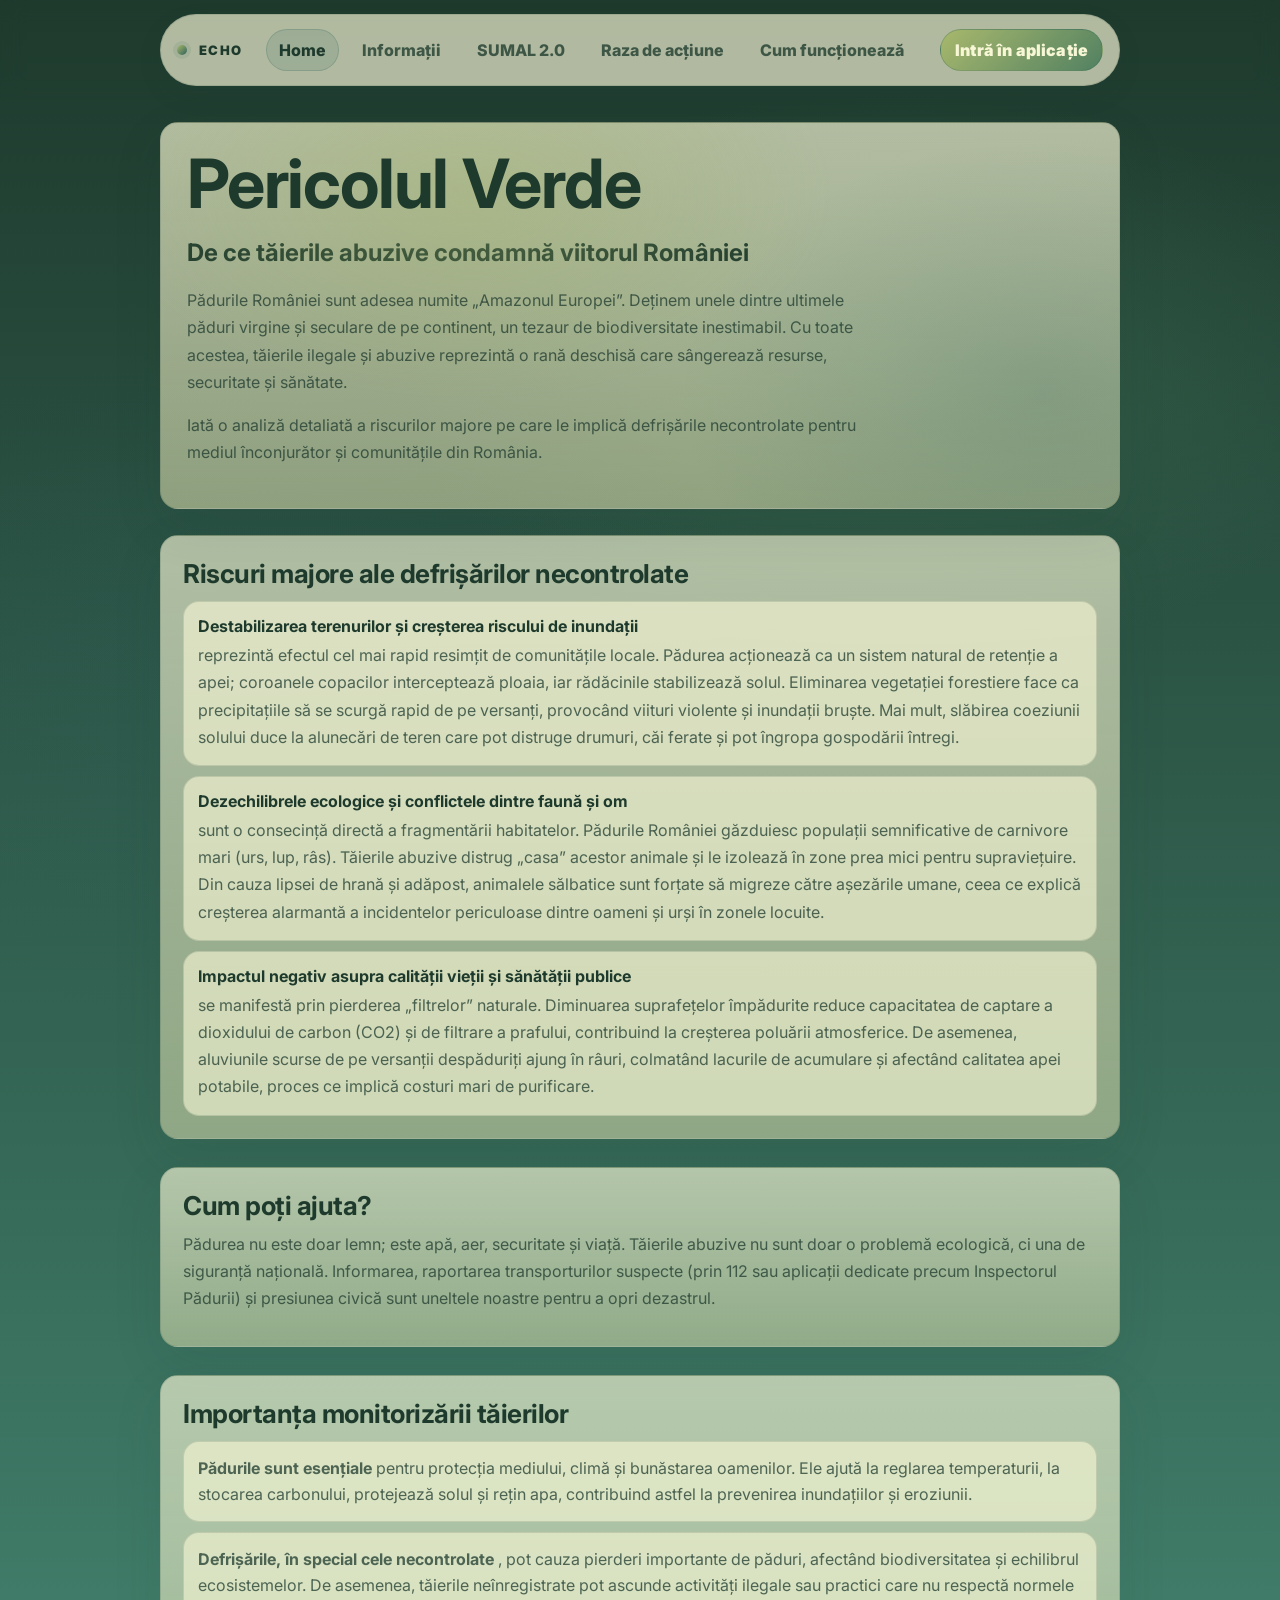
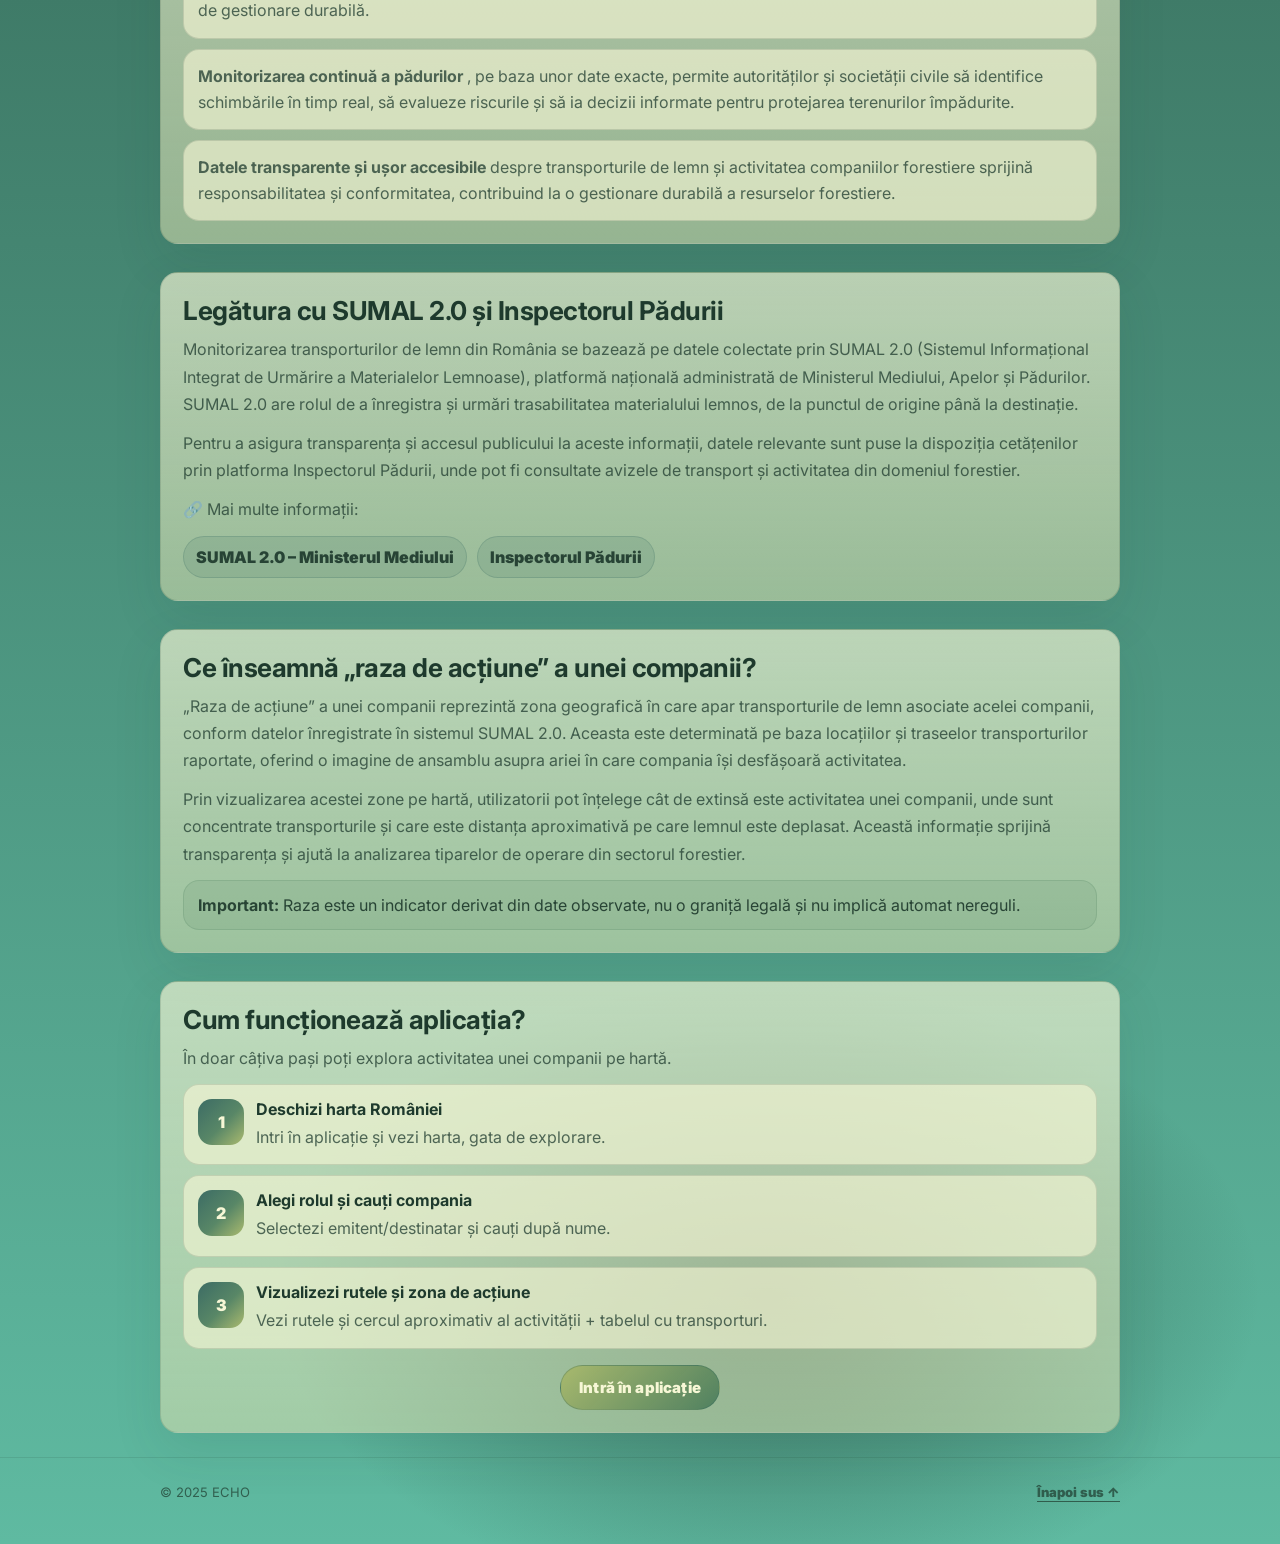
==== index.html @ 3c3c0dd1 "Fixed style for landing page" ====
<!doctype html>
<html lang="ro">
<head>
  <meta charset="utf-8" />
  <meta name="viewport" content="width=device-width, initial-scale=1" />
  <meta name="description" content="Landing page: context, SUMAL 2.0, raza de acțiune și cum funcționează aplicația." />

  <link rel="preconnect" href="https://fonts.googleapis.com" />
  <link rel="preconnect" href="https://fonts.gstatic.com" crossorigin />
  <link href="https://fonts.googleapis.com/css2?family=Inter:wght@400;600;700;800&display=swap" rel="stylesheet" />

  <link rel="stylesheet" href="styles/style.css" />
</head>

<body>
  <header class="nav-wrap">
    <div class="container">
      <nav class="nav" aria-label="Navigație principală">
        <a class="brand" href="#top" aria-label="Acasă">
          <span class="brand-dot" aria-hidden="true"></span>
          <span class="brand-text">Echo </span>
        </a>

        <ul class="nav-links" aria-label="Secțiuni">
          <li><a class="active" href="#">Home</a></li>
          <li><a href="#riscuri-majore">Informații</a></li>
          <li><a href="#sumal">SUMAL 2.0</a></li>
          <li><a href="#raza">Raza de acțiune</a></li>
          <li><a href="#cum-functioneaza">Cum funcționează</a></li>
        </ul>

        <div class="nav-actions">
          <a class="btn btn-primary" href="app.html">Intră în aplicație</a>
        </div>
      </nav>
    </div>
  </header>

  <main >
    <!-- HERO -->
    <section class="hero" id="top">
      <div class="container">
        <div class="hero-card">
          <h1 class="hero-title" >Pericolul Verde</h1>
          <h2>De ce tăierile abuzive condamnă viitorul României</h2>
          <p class="hero-subtitle"> Pădurile României sunt adesea numite „Amazonul Europei”. Deținem unele dintre ultimele păduri virgine și seculare de pe continent, un tezaur de biodiversitate inestimabil. Cu toate acestea, tăierile ilegale și abuzive reprezintă o rană deschisă care sângerează resurse, securitate și sănătate. </p>
          <p class="hero-subtitle">Iată o analiză detaliată a riscurilor majore pe care le implică defrișările necontrolate pentru mediul înconjurător și comunitățile din România.</p>  
        </div>
      </div>
    </section>

    <!-- 1) Pericolul Verde -->
    <section class="section" id="riscuri-majore">
      <div class="container">
        <div class="section-card">
          <h2>Riscuri majore ale defrișărilor necontrolate</h2>
          <div class="callouts">
            <article class="callout">
              <h3>Destabilizarea terenurilor și creșterea riscului de inundații</h3>
              <p>reprezintă efectul cel mai rapid resimțit de comunitățile locale. Pădurea acționează ca un sistem natural de retenție a apei; coroanele copacilor interceptează ploaia, iar rădăcinile stabilizează solul. Eliminarea vegetației forestiere face ca precipitațiile să se scurgă rapid de pe versanți, provocând viituri violente și inundații bruște. Mai mult, slăbirea coeziunii solului duce la alunecări de teren care pot distruge drumuri, căi ferate și pot îngropa gospodării întregi.</p>
            </article>
            <article class="callout">
              <h3>Dezechilibrele ecologice și conflictele dintre faună și om</h3>
              <p>sunt o consecință directă a fragmentării habitatelor. Pădurile României găzduiesc populații semnificative de carnivore mari (urs, lup, râs). Tăierile abuzive distrug „casa” acestor animale și le izolează în zone prea mici pentru supraviețuire. Din cauza lipsei de hrană și adăpost, animalele sălbatice sunt forțate să migreze către așezările umane, ceea ce explică creșterea alarmantă a incidentelor periculoase dintre oameni și urși în zonele locuite.</p>
            </article>
            <article class="callout">
              <h3>Impactul negativ asupra calității vieții și sănătății publice </h3>
              <p>se manifestă prin pierderea „filtrelor” naturale. Diminuarea suprafețelor împădurite reduce capacitatea de captare a dioxidului de carbon (CO2) și de filtrare a prafului, contribuind la creșterea poluării atmosferice. De asemenea, aluviunile scurse de pe versanții despăduriți ajung în râuri, colmatând lacurile de acumulare și afectând calitatea apei potabile, proces ce implică costuri mari de purificare.</p>
            </article>
          </div>
        </div>
      </div>
    </section>

    <!-- 2) Cum poti ajuta -->
    <section class="section" id="cum-poti-ajuta">
      <div class="container">
        <div class="section-card">
          <h2>Cum poți ajuta?</h2>
          <p>
            Pădurea nu este doar lemn; este apă, aer, securitate și viață. Tăierile abuzive nu sunt doar o problemă ecologică, ci una de siguranță națională. Informarea, raportarea transporturilor suspecte (prin 112 sau aplicații dedicate precum Inspectorul Pădurii) și presiunea civică sunt uneltele noastre pentru a opri dezastrul.
          </p>
        </div>
      </div>
    </section>

    <!-- 3) Importanta monitorizarii -->
    <section class="section" id="importanta-monitorizarii">
      <div class="container">
        <div class="section-card">
          <h2>Importanța monitorizării tăierilor</h2>
          <div class="mini-grid">
            <article class="mini">
              <p> <b>Pădurile sunt esențiale </b> pentru protecția mediului, climă și bunăstarea oamenilor. 
                Ele ajută la reglarea temperaturii, la stocarea carbonului, protejează solul și rețin apa, contribuind astfel la prevenirea inundațiilor și eroziunii.</p>
            </article>
            <article class="mini">
              <p> <b>Defrișările, în special cele necontrolate </b>, pot cauza pierderi importante de păduri,
                 afectând biodiversitatea și echilibrul ecosistemelor. De asemenea, tăierile neînregistrate pot ascunde activități ilegale sau practici care nu respectă normele de gestionare durabilă.</p>
            </article>
            <article class="mini">
              <p> <b>Monitorizarea continuă a pădurilor </b>, pe baza unor date exacte, permite autorităților și societății
                 civile să identifice schimbările în timp real, să evalueze riscurile și să ia decizii informate pentru protejarea terenurilor împădurite.</p>
            </article>
            <article class="mini">
              <p> <b>Datele transparente și ușor accesibile </b> despre transporturile de lemn și activitatea companiilor
                 forestiere sprijină responsabilitatea și conformitatea, contribuind la o gestionare durabilă a resurselor forestiere.</p>
            </article>
          </div>
        </div>
      </div>
    </section>

    <!-- 4) SUMAL 2.0 -->
    <section class="section" id="sumal">
      <div class="container">
        <div class="section-card">
          <h2>Legătura cu SUMAL 2.0 și Inspectorul Pădurii</h2>
          <p>
            Monitorizarea transporturilor de lemn din România se bazează pe datele colectate prin SUMAL 2.0 (Sistemul Informațional Integrat de Urmărire a Materialelor Lemnoase), 
            platformă națională administrată de Ministerul Mediului, Apelor și Pădurilor. SUMAL 2.0 are rolul de a înregistra și urmări trasabilitatea materialului lemnos, de la
            punctul de origine până la destinație.
          </p>
          <p>
           Pentru a asigura transparența și accesul publicului la aceste informații, datele relevante sunt puse la dispoziția cetățenilor prin platforma Inspectorul Pădurii, unde
          pot fi consultate avizele de transport și activitatea din domeniul forestier.
          </p>
          <p> 🔗 Mai multe informații:</p>

          <div class="links" role="list">
            <a class="link" role="listitem" href="https://mmediu.ro/domenii/paduri/sumal/" target="_blank" rel="noopener noreferrer">
              SUMAL 2.0 – Ministerul Mediului
            </a>
            <a class="link" role="listitem" href="https://inspectorulpadurii.ro/#/" target="_blank" rel="noopener noreferrer">
              Inspectorul Pădurii
            </a>
          </div>

        </div>
      </div>
    </section>

    <!-- 5) Ce inseamna raza -->
    <section class="section" id="raza">
      <div class="container">
        <div class="section-card">
          <h2>Ce înseamnă „raza de acțiune” a unei companii?</h2>
          <p>
            „Raza de acțiune” a unei companii reprezintă zona geografică în care apar transporturile de lemn asociate acelei companii,
             conform datelor înregistrate în sistemul SUMAL 2.0. Aceasta este determinată pe baza locațiilor și traseelor transporturilor 
             raportate, oferind o imagine de ansamblu asupra ariei în care compania își desfășoară activitatea.
          </p>
          <p>
            Prin vizualizarea acestei zone pe hartă, utilizatorii pot înțelege cât de extinsă este activitatea unei companii, unde sunt
             concentrate transporturile și care este distanța aproximativă pe care lemnul este deplasat. Această informație sprijină transparența 
             și ajută la analizarea tiparelor de operare din sectorul forestier.
          </p>

          <div class="hint">
            <strong>Important:</strong> Raza este un indicator derivat din date observate, nu o graniță legală și nu implică automat nereguli.
          </div>
        </div>
      </div>
    </section>

    <!-- 6) Cum functioneaza aplicatia -->
    <section class="section" id="cum-functioneaza">
      <div class="container">
        <div class="section-card">
          <h2>Cum funcționează aplicația?</h2>
          <p>
            În doar câțiva pași poți explora activitatea unei companii pe hartă.
          </p>

          <ol class="steps">
            <li class="step">
              <div class="step-num">1</div>
              <div class="step-body">
                <h3>Deschizi harta României</h3>
                <p>Intri în aplicație și vezi harta, gata de explorare.</p>
              </div>
            </li>

            <li class="step">
              <div class="step-num">2</div>
              <div class="step-body">
                <h3>Alegi rolul și cauți compania</h3>
                <p>Selectezi emitent/destinatar și cauți după nume.</p>
              </div>
            </li>

            <li class="step">
              <div class="step-num">3</div>
              <div class="step-body">
                <h3>Vizualizezi rutele și zona de acțiune</h3>
                <p>Vezi rutele și cercul aproximativ al activității + tabelul cu transporturi.</p>
              </div>
            </li>
          </ol>

          <div class="center-cta">
            <a class="btn btn-primary btn-lg" href="app.html">Intră în aplicație</a>
          </div>
        </div>
      </div>
    </section>

    <footer class="footer">
  <div class="container footer-inner">
    <span>© 2025 ECHO</span>
    <a class="footer-link" href="#">Înapoi sus ↑</a>
  </div>
</footer>
  </main>
</body>
</html>
---- styles/style.css ----
:root{
  /* Whispers of the Forest palette */
  --p0:#f7f7d6;
  --p1:#e1e1b0;
  --p2:#c9c9a2;
  --p3:#a8b86a;
  --p4:#6f8a4e;
  --p5:#4a7c5c;
  --p6:#2e615c;
  --p7:#2a4b3b;
  --p8:#1e3a2d;
  --p9:#1a2b1f;

  /* Light theme derived from palette */
  --bg: #1e3a2d;
  --bg2: #5FBAA1;                 /* slightly warmer than p0 */
  --surface: #2e615c(247,247,214,0.75);
  --surface2: rgba(174, 174, 118, 0.55);
  --surface3: rgba(201,201,162,0.40);

  --text: var(--p8);
  --muted: rgba(30,58,45,0.75);

  --stroke: rgba(30,58,45,0.14);
  --stroke2: rgba(30,58,45,0.22);

  --shadow: 0 18px 50px rgba(30,58,45,0.10);
  --shadow2: 0 10px 24px rgba(30,58,45,0.10);

  --radius: 18px;

  --accent: var(--p6);  /* teal green */
  --accent2: var(--p5); /* softer green */
  --accentSoft: rgba(46,97,92,0.14);
}

*{ box-sizing:border-box; }
html{ scroll-behavior:smooth; }
body{
  margin:0;
  font-family: Inter, system-ui, -apple-system, Segoe UI, Roboto, Arial, sans-serif;
  color: var(--text);
  background:
    radial-gradient(900px 520px at 70% 12%, rgba(74,124,92,0.35) 0%, transparent 55%),
    radial-gradient(900px 560px at 20% 22%, rgba(46,97,92,0.28) 0%, transparent 60%),
    radial-gradient(820px 520px at 60% 92%, rgba(30,58,45,0.55) 0%, transparent 60%),
    linear-gradient(
      180deg,
      var(--bg) 0%,
      var(--bg2) 100%
    );
}

a{ color:inherit; text-decoration:none; }
.container{
  width: min(960px, calc(100% - 40px));
  margin: 0 auto;
}

/* NAV */
.nav-wrap{
  position: sticky;
  top: 0;
  z-index: 50;
  padding: 14px 0;
  backdrop-filter: blur(10px);
}

.nav{
  display:flex;
  align-items:center;
  justify-content:space-between;
  gap:16px;

  padding: 14px 16px;
  border-radius: 999px;
  border: 1px solid var(--stroke);
  background: rgba(247,247,214,0.68);
  box-shadow: var(--shadow2);
}

/* pregătit pentru efect "scrolled" (vei adăuga clasa mai târziu) */
.nav.is-scrolled{
  border-color: var(--stroke2);
  background: rgba(247,247,214,0.85);
  box-shadow: 0 18px 46px rgba(30,58,45,0.14);
  transform: translateY(-2px);
}

.brand{
  display:flex;
  align-items:center;
  gap: 12px;
  font-weight: 900;
  letter-spacing: .10em;
  text-transform: uppercase;
  font-size: 13px;
}

.brand-dot{
  width: 10px;
  height: 10px;
  border-radius: 999px;
  background: linear-gradient(135deg, var(--p3) 0%, var(--p6) 100%);
  box-shadow: 0 0 0 4px rgba(46,97,92,0.10);
}

.brand-text b{ color: var(--p6); }

.nav-links{
  list-style:none;
  margin:0;
  padding:0;
  display:flex;
  align-items:center;
  gap: 10px;

  color: rgba(30,58,45,0.78);
  font-weight: 800;
}

.nav-links a{
  display:inline-block;
  padding: 10px 12px;
  border-radius: 999px;
  transition: background .15s ease, color .15s ease, border-color .15s ease;
  border: 1px solid transparent;
}

.nav-links a:hover{
  color: var(--p8);
  background: rgba(168,184,106,0.20);
  border-color: rgba(168,184,106,0.28);
}

.nav-links a.active{
  color: var(--p8);
  background: rgba(46,97,92,0.14);
  border-color: rgba(46,97,92,0.22);
}

.nav-actions{ display:flex; align-items:center; gap: 10px; }

/* BUTTONS */
.btn{
  display:inline-flex;
  align-items:center;
  justify-content:center;
  padding: 10px 14px;
  border-radius: 999px;
  border: 1px solid var(--stroke);
  background: rgba(247,247,214,0.70);
  font-weight: 900;
  letter-spacing: .01em;
  transition: transform .15s ease, filter .15s ease, background .15s ease, border-color .15s ease;
  user-select:none;
}

.btn:hover{
  transform: translateY(-1px);
  background: rgba(9, 9, 7, 0.7);
  border-color: rgba(30,58,45,0.22);
}

.btn-primary{
  background: linear-gradient(135deg, rgba(168,184,106,0.95) 0%, rgba(74,124,92,0.92) 100%);
  color: var(--p0);
  border-color: rgba(46,97,92,0.28);
}

.btn-primary:hover{ filter: brightness(1.03); }

.btn-lg{ padding: 12px 18px; font-size: 15px; }

/* HERO */
.hero{
  padding: 22px 0 12px;
}

.hero-card{
  border-radius: var(--radius);
  border: 1px solid var(--stroke);
  background: linear-gradient(180deg, rgba(247,247,214,0.68) 0%, rgba(225,225,176,0.55) 100%);
  box-shadow: var(--shadow);
  padding: 26px;
  overflow:hidden;
  position:relative;
}

.hero-card::before{
  content:"";
  position:absolute;
  inset:-1px;
  background:
    radial-gradient(560px 320px at 32% 18%, rgba(168,184,106,0.36) 0%, transparent 65%),
    radial-gradient(520px 360px at 92% 70%, rgba(46,97,92,0.22) 0%, transparent 70%);
  pointer-events:none;
}

.badge{
  position:relative;
  display:inline-flex;
  align-items:center;
  padding: 8px 12px;
  border-radius: 999px;
  border: 1px solid rgba(30,58,45,0.16);
  background: rgba(247,247,214,0.65);
  color: rgba(30,58,45,0.78);
  font-weight: 800;
  font-size: 13px;
  margin: 0 0 14px;
}

.hero-title{
  position:relative;
  margin: 0 0 10px;
  font-size: clamp(40px, 6vw, 68px);
  letter-spacing: -1.2px;
  line-height: 1.02;
}

.hero-subtitle{
  position:relative;
  margin: 0 0 16px;
  color: var(--muted);
  line-height: 1.7;
  max-width: 70ch;
  font-size: 16px;
}

.hero-links{
  position:relative;
  display:flex;
  gap: 10px;
  flex-wrap: wrap;
}

.chip{
  display:inline-flex;
  align-items:center;
  padding: 10px 12px;
  border-radius: 999px;
  border: 1px solid rgba(30,58,45,0.14);
  background: rgba(247,247,214,0.66);
  color: rgba(30,58,45,0.80);
  font-weight: 850;
  transition: background .15s ease, border-color .15s ease, transform .15s ease;
}

.chip:hover{
  background: rgba(225,225,176,0.70);
  border-color: rgba(30,58,45,0.22);
  transform: translateY(-1px);
}

/* SECTIONS */
.section{
  padding: 14px 0;
  scroll-margin-top: 110px;
}

.section-card{
  border-radius: var(--radius);
  border: 1px solid var(--stroke);
  background: linear-gradient(180deg, rgba(247,247,214,0.66) 0%, rgba(225,225,176,0.52) 100%);
  box-shadow: var(--shadow);
  padding: 22px;
}

.section-card h2{
  margin: 0 0 10px;
  font-size: 26px;
  letter-spacing: -0.5px;
}

.section-card p{
  margin: 0 0 12px;
  color: var(--muted);
  line-height: 1.7;
}

.callouts{
  display:grid;
  gap: 10px;
  margin-top: 12px;
}

.callout{
  border-radius: 16px;
  border: 1px solid rgba(30,58,45,0.14);
  background: rgba(247,247,214,0.62);
  padding: 14px;
}

.callout h3{
  margin: 0 0 6px;
  font-size: 16px;
}

.callout p{
  margin: 0;
  color: var(--muted);
}

.list{
  margin: 10px 0 0;
  padding-left: 18px;
  color: var(--muted);
  line-height: 1.75;
}

.mini-grid{
  display:grid;
  gap: 10px;
  margin-top: 12px;
}

.mini{
  border-radius: 16px;
  border: 1px solid rgba(30,58,45,0.14);
  background: rgba(247,247,214,0.62);
  padding: 14px;
}

.mini h3{ margin: 0 0 6px; font-size: 16px; }
.mini p{ margin: 0; color: var(--muted); line-height: 1.6; }

.links{
  display:flex;
  gap: 10px;
  flex-wrap: wrap;
  margin-top: 10px;
}

.link{
  display:inline-flex;
  align-items:center;
  padding: 10px 12px;
  border-radius: 999px;
  border: 1px solid rgba(46,97,92,0.20);
  background: rgba(46,97,92,0.12);
  color: rgba(30,58,45,0.92);
  font-weight: 900;
}

.link:hover{
  background: rgba(46,97,92,0.16);
  border-color: rgba(46,97,92,0.26);
}

.note{
  margin-top: 12px;
  font-size: 13px;
  color: rgba(30,58,45,0.72);
}

.hint{
  border-radius: 16px;
  border: 1px solid rgba(74,124,92,0.20);
  background: rgba(74,124,92,0.12);
  padding: 14px;
  color: rgba(30,58,45,0.92);
}

/* STEPS */
.steps{
  list-style:none;
  padding: 0;
  margin: 12px 0 0;
  display:grid;
  gap: 10px;
}

.step{
  display:grid;
  grid-template-columns: 46px 1fr;
  gap: 12px;
  align-items:flex-start;

  border-radius: 16px;
  border: 1px solid rgba(30,58,45,0.14);
  background: rgba(247,247,214,0.62);
  padding: 14px;
}

.step-num{
  width: 46px;
  height: 46px;
  border-radius: 14px;
  display:flex;
  align-items:center;
  justify-content:center;
  font-weight: 950;
  color: var(--p0);
  background: linear-gradient(135deg, rgba(46,97,92,0.92) 0%, rgba(74,124,92,0.90) 55%, rgba(168,184,106,0.95) 100%);
}

.step-body h3{
  margin: 0 0 6px;
  font-size: 16px;
}

.step-body p{
  margin: 0;
  color: var(--muted);
  line-height: 1.6;
}

.center-cta{
  display:flex;
  justify-content:center;
  margin-top: 16px;
}

/* FOOTER */
.footer{
  padding: 26px 0 44px;
  margin-top: 10px;
  border-top: 1px solid rgba(30,58,45,0.12);
  text-align: center;
}

.footer-inner{
  display:flex;
  align-items:center;
  justify-content:space-between;
  gap: 14px;
  color: rgba(30,58,45,0.70);
  font-size: 13px;
}

.footer-link{
  font-weight: 900;
  text-decoration: underline;
  text-underline-offset: 4px;
}

@media (max-width: 860px){
  .nav-links{ display:none; } /* simplu, fără hamburger momentan */
  .hero-links{ gap: 8px; }
  .chip{ padding: 10px 10px; }
}

@media (prefers-reduced-motion: reduce){
  *{ transition:none !important; scroll-behavior:auto; }
}
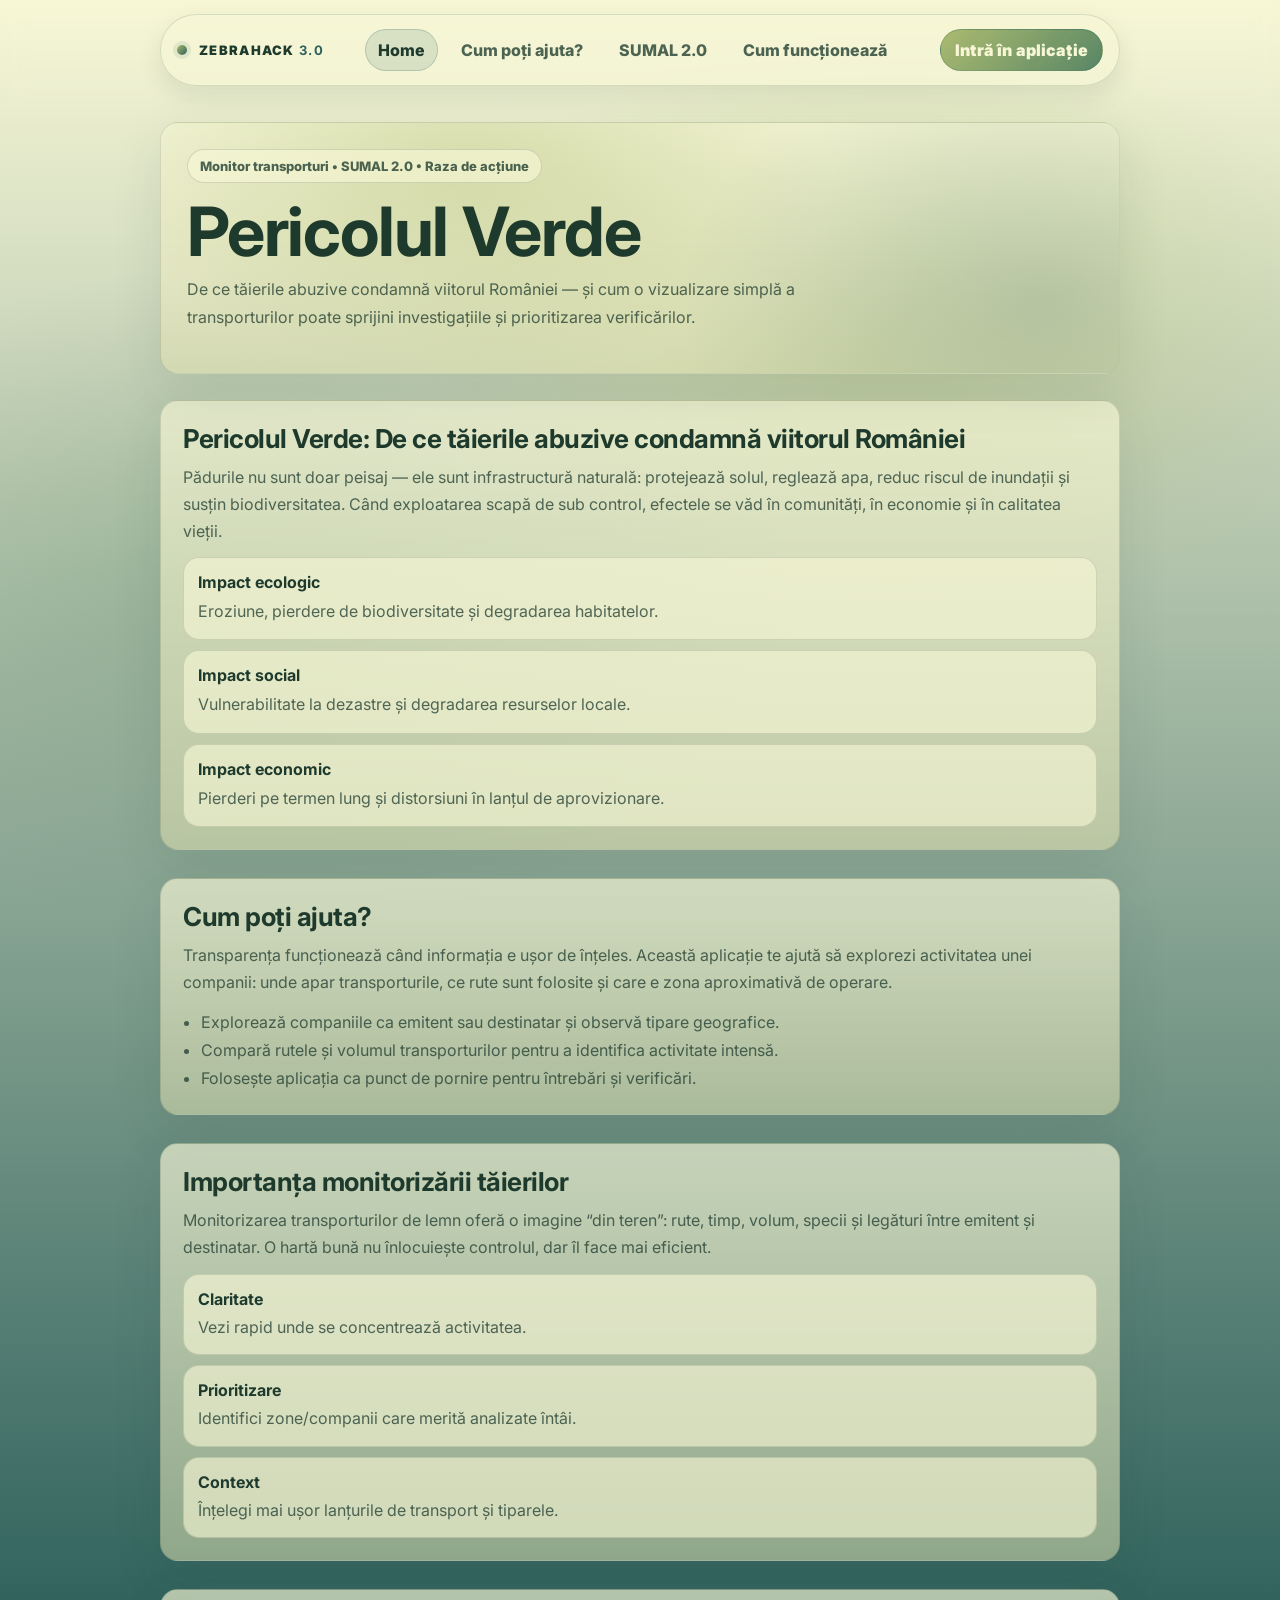
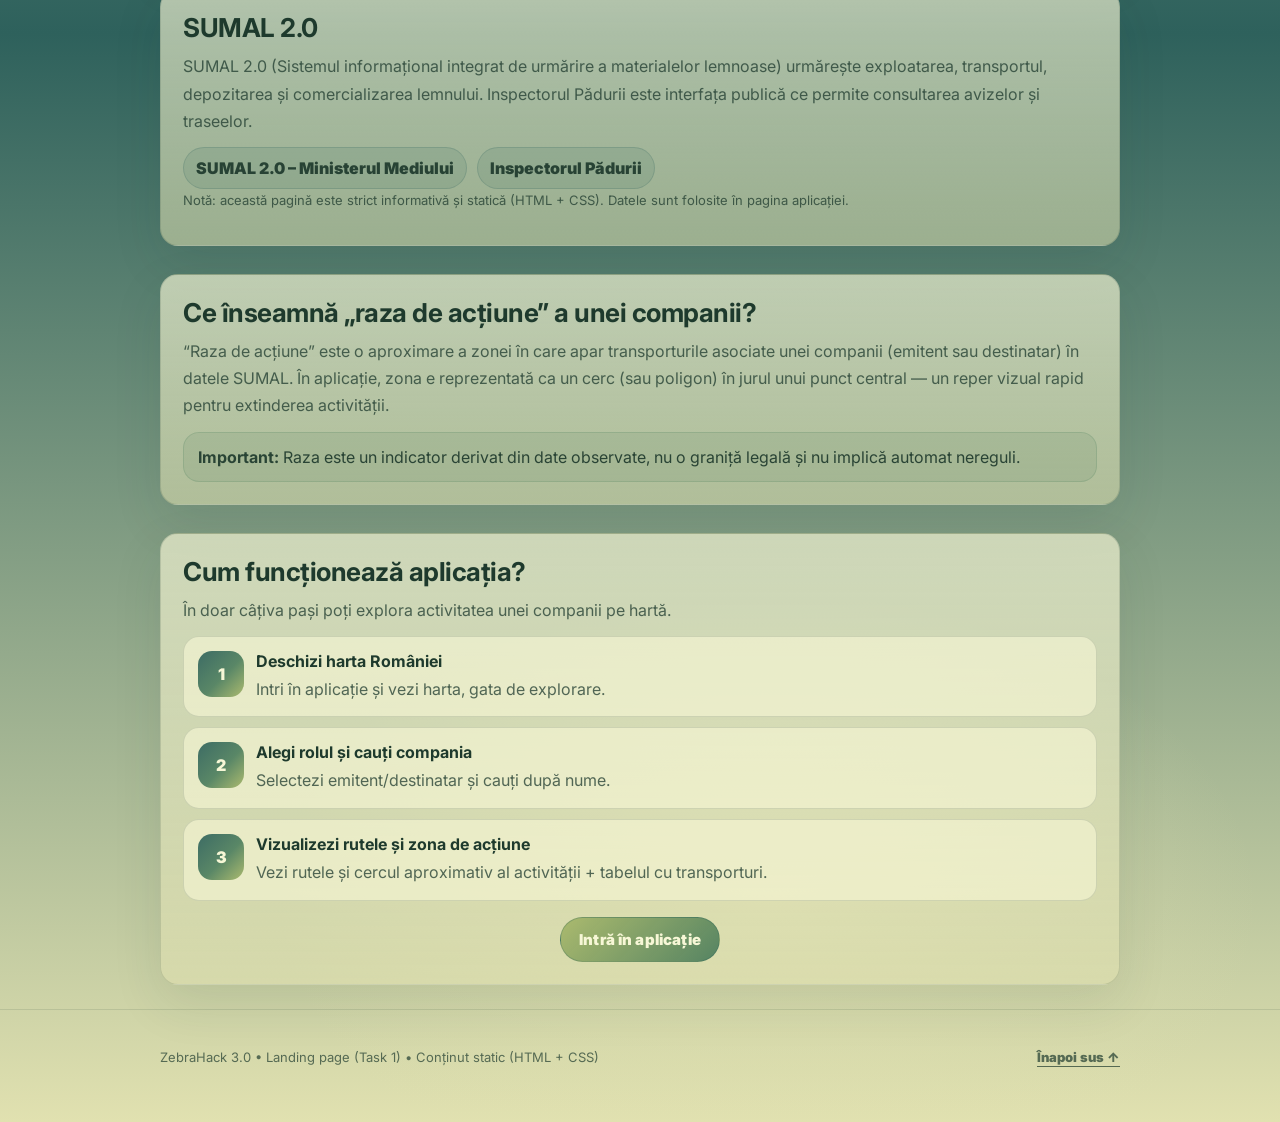
==== commit 8ab7c49d: "implement Task 3 (companies list) and Task 4 (routes map)" ====
--- a/index.html
+++ b/index.html
@@ -1,216 +1,284 @@
-<!doctype html>
+<!DOCTYPE html>
 <html lang="ro">
-<head>
-  <meta charset="utf-8" />
-  <meta name="viewport" content="width=device-width, initial-scale=1" />
-  <meta name="description" content="Landing page: context, SUMAL 2.0, raza de acțiune și cum funcționează aplicația." />
-
-  <link rel="preconnect" href="https://fonts.googleapis.com" />
-  <link rel="preconnect" href="https://fonts.gstatic.com" crossorigin />
-  <link href="https://fonts.googleapis.com/css2?family=Inter:wght@400;600;700;800&display=swap" rel="stylesheet" />
-
-  <link rel="stylesheet" href="styles/style.css" />
-</head>
-
-<body>
-  <header class="nav-wrap">
-    <div class="container">
-      <nav class="nav" aria-label="Navigație principală">
-        <a class="brand" href="#top" aria-label="Acasă">
-          <span class="brand-dot" aria-hidden="true"></span>
-          <span class="brand-text">Echo </span>
-        </a>
-
-        <ul class="nav-links" aria-label="Secțiuni">
-          <li><a class="active" href="#">Home</a></li>
-          <li><a href="#riscuri-majore">Informații</a></li>
-          <li><a href="#sumal">SUMAL 2.0</a></li>
-          <li><a href="#raza">Raza de acțiune</a></li>
-          <li><a href="#cum-functioneaza">Cum funcționează</a></li>
-        </ul>
-
-        <div class="nav-actions">
-          <a class="btn btn-primary" href="app.html">Intră în aplicație</a>
-        </div>
-      </nav>
-    </div>
-  </header>
-
-  <main >
-    <!-- HERO -->
-    <section class="hero" id="top">
+  <head>
+    <meta charset="utf-8" />
+    <meta name="viewport" content="width=device-width, initial-scale=1" />
+    <title>Pericolul Verde – Raza de acțiune</title>
+    <meta
+      name="description"
+      content="Landing page: context, SUMAL 2.0, raza de acțiune și cum funcționează aplicația."
+    />
+
+    <link rel="preconnect" href="https://fonts.googleapis.com" />
+    <link rel="preconnect" href="https://fonts.gstatic.com" crossorigin />
+    <link
+      href="https://fonts.googleapis.com/css2?family=Inter:wght@400;600;700;800&display=swap"
+      rel="stylesheet"
+    />
+
+    <link rel="stylesheet" href="styles/style.css" />
+  </head>
+
+  <body>
+    <header class="nav-wrap">
       <div class="container">
-        <div class="hero-card">
-          <h1 class="hero-title" >Pericolul Verde</h1>
-          <h2>De ce tăierile abuzive condamnă viitorul României</h2>
-          <p class="hero-subtitle"> Pădurile României sunt adesea numite „Amazonul Europei”. Deținem unele dintre ultimele păduri virgine și seculare de pe continent, un tezaur de biodiversitate inestimabil. Cu toate acestea, tăierile ilegale și abuzive reprezintă o rană deschisă care sângerează resurse, securitate și sănătate. </p>
-          <p class="hero-subtitle">Iată o analiză detaliată a riscurilor majore pe care le implică defrișările necontrolate pentru mediul înconjurător și comunitățile din România.</p>  
-        </div>
+        <nav class="nav" aria-label="Navigație principală">
+          <a class="brand" href="#top" aria-label="Acasă">
+            <span class="brand-dot" aria-hidden="true"></span>
+            <span class="brand-text">ZebraHack <b>3.0</b></span>
+          </a>
+
+          <ul class="nav-links" aria-label="Secțiuni">
+            <li><a class="active" href="#top">Home</a></li>
+            <li><a href="#cum-poti-ajuta">Cum poți ajuta?</a></li>
+            <li><a href="#sumal">SUMAL 2.0</a></li>
+            <li><a href="#cum-functioneaza">Cum funcționează</a></li>
+          </ul>
+
+          <div class="nav-actions">
+            <a class="btn btn-primary" href="app.html">Intră în aplicație</a>
+          </div>
+        </nav>
       </div>
-    </section>
-
-    <!-- 1) Pericolul Verde -->
-    <section class="section" id="riscuri-majore">
-      <div class="container">
-        <div class="section-card">
-          <h2>Riscuri majore ale defrișărilor necontrolate</h2>
-          <div class="callouts">
-            <article class="callout">
-              <h3>Destabilizarea terenurilor și creșterea riscului de inundații</h3>
-              <p>reprezintă efectul cel mai rapid resimțit de comunitățile locale. Pădurea acționează ca un sistem natural de retenție a apei; coroanele copacilor interceptează ploaia, iar rădăcinile stabilizează solul. Eliminarea vegetației forestiere face ca precipitațiile să se scurgă rapid de pe versanți, provocând viituri violente și inundații bruște. Mai mult, slăbirea coeziunii solului duce la alunecări de teren care pot distruge drumuri, căi ferate și pot îngropa gospodării întregi.</p>
-            </article>
-            <article class="callout">
-              <h3>Dezechilibrele ecologice și conflictele dintre faună și om</h3>
-              <p>sunt o consecință directă a fragmentării habitatelor. Pădurile României găzduiesc populații semnificative de carnivore mari (urs, lup, râs). Tăierile abuzive distrug „casa” acestor animale și le izolează în zone prea mici pentru supraviețuire. Din cauza lipsei de hrană și adăpost, animalele sălbatice sunt forțate să migreze către așezările umane, ceea ce explică creșterea alarmantă a incidentelor periculoase dintre oameni și urși în zonele locuite.</p>
-            </article>
-            <article class="callout">
-              <h3>Impactul negativ asupra calității vieții și sănătății publice </h3>
-              <p>se manifestă prin pierderea „filtrelor” naturale. Diminuarea suprafețelor împădurite reduce capacitatea de captare a dioxidului de carbon (CO2) și de filtrare a prafului, contribuind la creșterea poluării atmosferice. De asemenea, aluviunile scurse de pe versanții despăduriți ajung în râuri, colmatând lacurile de acumulare și afectând calitatea apei potabile, proces ce implică costuri mari de purificare.</p>
-            </article>
-          </div>
-        </div>
-      </div>
-    </section>
-
-    <!-- 2) Cum poti ajuta -->
-    <section class="section" id="cum-poti-ajuta">
-      <div class="container">
-        <div class="section-card">
-          <h2>Cum poți ajuta?</h2>
+    </header>
+
+    <main id="top">
+      <!-- HERO -->
+      <section class="hero">
+        <div class="container">
+          <div class="hero-card">
+            <p class="badge">
+              Monitor transporturi • SUMAL 2.0 • Raza de acțiune
+            </p>
+
+            <h1 class="hero-title">Pericolul Verde</h1>
+            <p class="hero-subtitle">
+              De ce tăierile abuzive condamnă viitorul României — și cum o
+              vizualizare simplă a transporturilor poate sprijini investigațiile
+              și prioritizarea verificărilor.
+            </p>
+          </div>
+        </div>
+      </section>
+
+      <!-- 1) Pericolul Verde -->
+      <section class="section" id="pericolul-verde">
+        <div class="container">
+          <div class="section-card">
+            <h2>
+              Pericolul Verde: De ce tăierile abuzive condamnă viitorul României
+            </h2>
+            <p>
+              Pădurile nu sunt doar peisaj — ele sunt infrastructură naturală:
+              protejează solul, reglează apa, reduc riscul de inundații și
+              susțin biodiversitatea. Când exploatarea scapă de sub control,
+              efectele se văd în comunități, în economie și în calitatea vieții.
+            </p>
+
+            <div class="callouts">
+              <article class="callout">
+                <h3>Impact ecologic</h3>
+                <p>
+                  Eroziune, pierdere de biodiversitate și degradarea
+                  habitatelor.
+                </p>
+              </article>
+              <article class="callout">
+                <h3>Impact social</h3>
+                <p>
+                  Vulnerabilitate la dezastre și degradarea resurselor locale.
+                </p>
+              </article>
+              <article class="callout">
+                <h3>Impact economic</h3>
+                <p>
+                  Pierderi pe termen lung și distorsiuni în lanțul de
+                  aprovizionare.
+                </p>
+              </article>
+            </div>
+          </div>
+        </div>
+      </section>
+
+      <!-- 2) Cum poti ajuta -->
+      <section class="section" id="cum-poti-ajuta">
+        <div class="container">
+          <div class="section-card">
+            <h2>Cum poți ajuta?</h2>
+            <p>
+              Transparența funcționează când informația e ușor de înțeles.
+              Această aplicație te ajută să explorezi activitatea unei companii:
+              unde apar transporturile, ce rute sunt folosite și care e zona
+              aproximativă de operare.
+            </p>
+
+            <ul class="list">
+              <li>
+                Explorează companiile ca emitent sau destinatar și observă
+                tipare geografice.
+              </li>
+              <li>
+                Compară rutele și volumul transporturilor pentru a identifica
+                activitate intensă.
+              </li>
+              <li>
+                Folosește aplicația ca punct de pornire pentru întrebări și
+                verificări.
+              </li>
+            </ul>
+          </div>
+        </div>
+      </section>
+
+      <!-- 3) Importanta monitorizarii -->
+      <section class="section" id="importanta-monitorizarii">
+        <div class="container">
+          <div class="section-card">
+            <h2>Importanța monitorizării tăierilor</h2>
+            <p>
+              Monitorizarea transporturilor de lemn oferă o imagine “din teren”:
+              rute, timp, volum, specii și legături între emitent și destinatar.
+              O hartă bună nu înlocuiește controlul, dar îl face mai eficient.
+            </p>
+
+            <div class="mini-grid">
+              <article class="mini">
+                <h3>Claritate</h3>
+                <p>Vezi rapid unde se concentrează activitatea.</p>
+              </article>
+              <article class="mini">
+                <h3>Prioritizare</h3>
+                <p>Identifici zone/companii care merită analizate întâi.</p>
+              </article>
+              <article class="mini">
+                <h3>Context</h3>
+                <p>Înțelegi mai ușor lanțurile de transport și tiparele.</p>
+              </article>
+            </div>
+          </div>
+        </div>
+      </section>
+
+      <!-- 4) SUMAL 2.0 -->
+      <section class="section" id="sumal">
+        <div class="container">
+          <div class="section-card">
+            <h2>SUMAL 2.0</h2>
+            <p>
+              SUMAL 2.0 (Sistemul informațional integrat de urmărire a
+              materialelor lemnoase) urmărește exploatarea, transportul,
+              depozitarea și comercializarea lemnului. Inspectorul Pădurii este
+              interfața publică ce permite consultarea avizelor și traseelor.
+            </p>
+
+            <div class="links" role="list">
+              <a
+                class="link"
+                role="listitem"
+                href="https://mmediu.ro/domenii/paduri/sumal/"
+                target="_blank"
+                rel="noopener noreferrer"
+              >
+                SUMAL 2.0 – Ministerul Mediului
+              </a>
+              <a
+                class="link"
+                role="listitem"
+                href="https://inspectorulpadurii.ro/#/"
+                target="_blank"
+                rel="noopener noreferrer"
+              >
+                Inspectorul Pădurii
+              </a>
+            </div>
+
+            <p class="note">
+              Notă: această pagină este strict informativă și statică (HTML +
+              CSS). Datele sunt folosite în pagina aplicației.
+            </p>
+          </div>
+        </div>
+      </section>
+
+      <!-- 5) Ce inseamna raza -->
+      <section class="section" id="raza">
+        <div class="container">
+          <div class="section-card">
+            <h2>Ce înseamnă „raza de acțiune” a unei companii?</h2>
+            <p>
+              “Raza de acțiune” este o aproximare a zonei în care apar
+              transporturile asociate unei companii (emitent sau destinatar) în
+              datele SUMAL. În aplicație, zona e reprezentată ca un cerc (sau
+              poligon) în jurul unui punct central — un reper vizual rapid
+              pentru extinderea activității.
+            </p>
+
+            <div class="hint">
+              <strong>Important:</strong> Raza este un indicator derivat din
+              date observate, nu o graniță legală și nu implică automat
+              nereguli.
+            </div>
+          </div>
+        </div>
+      </section>
+
+      <!-- 6) Cum functioneaza aplicatia -->
+      <section class="section" id="cum-functioneaza">
+        <div class="container">
+          <div class="section-card">
+            <h2>Cum funcționează aplicația?</h2>
+            <p>
+              În doar câțiva pași poți explora activitatea unei companii pe
+              hartă.
+            </p>
+
+            <ol class="steps">
+              <li class="step">
+                <div class="step-num">1</div>
+                <div class="step-body">
+                  <h3>Deschizi harta României</h3>
+                  <p>Intri în aplicație și vezi harta, gata de explorare.</p>
+                </div>
+              </li>
+
+              <li class="step">
+                <div class="step-num">2</div>
+                <div class="step-body">
+                  <h3>Alegi rolul și cauți compania</h3>
+                  <p>Selectezi emitent/destinatar și cauți după nume.</p>
+                </div>
+              </li>
+
+              <li class="step">
+                <div class="step-num">3</div>
+                <div class="step-body">
+                  <h3>Vizualizezi rutele și zona de acțiune</h3>
+                  <p>
+                    Vezi rutele și cercul aproximativ al activității + tabelul
+                    cu transporturi.
+                  </p>
+                </div>
+              </li>
+            </ol>
+
+            <div class="center-cta">
+              <a class="btn btn-primary btn-lg" href="app.html"
+                >Intră în aplicație</a
+              >
+            </div>
+          </div>
+        </div>
+      </section>
+
+      <footer class="footer">
+        <div class="container footer-inner">
           <p>
-            Pădurea nu este doar lemn; este apă, aer, securitate și viață. Tăierile abuzive nu sunt doar o problemă ecologică, ci una de siguranță națională. Informarea, raportarea transporturilor suspecte (prin 112 sau aplicații dedicate precum Inspectorul Pădurii) și presiunea civică sunt uneltele noastre pentru a opri dezastrul.
+            ZebraHack 3.0 • Landing page (Task 1) • Conținut static (HTML + CSS)
           </p>
-        </div>
-      </div>
-    </section>
-
-    <!-- 3) Importanta monitorizarii -->
-    <section class="section" id="importanta-monitorizarii">
-      <div class="container">
-        <div class="section-card">
-          <h2>Importanța monitorizării tăierilor</h2>
-          <div class="mini-grid">
-            <article class="mini">
-              <p> <b>Pădurile sunt esențiale </b> pentru protecția mediului, climă și bunăstarea oamenilor. 
-                Ele ajută la reglarea temperaturii, la stocarea carbonului, protejează solul și rețin apa, contribuind astfel la prevenirea inundațiilor și eroziunii.</p>
-            </article>
-            <article class="mini">
-              <p> <b>Defrișările, în special cele necontrolate </b>, pot cauza pierderi importante de păduri,
-                 afectând biodiversitatea și echilibrul ecosistemelor. De asemenea, tăierile neînregistrate pot ascunde activități ilegale sau practici care nu respectă normele de gestionare durabilă.</p>
-            </article>
-            <article class="mini">
-              <p> <b>Monitorizarea continuă a pădurilor </b>, pe baza unor date exacte, permite autorităților și societății
-                 civile să identifice schimbările în timp real, să evalueze riscurile și să ia decizii informate pentru protejarea terenurilor împădurite.</p>
-            </article>
-            <article class="mini">
-              <p> <b>Datele transparente și ușor accesibile </b> despre transporturile de lemn și activitatea companiilor
-                 forestiere sprijină responsabilitatea și conformitatea, contribuind la o gestionare durabilă a resurselor forestiere.</p>
-            </article>
-          </div>
-        </div>
-      </div>
-    </section>
-
-    <!-- 4) SUMAL 2.0 -->
-    <section class="section" id="sumal">
-      <div class="container">
-        <div class="section-card">
-          <h2>Legătura cu SUMAL 2.0 și Inspectorul Pădurii</h2>
-          <p>
-            Monitorizarea transporturilor de lemn din România se bazează pe datele colectate prin SUMAL 2.0 (Sistemul Informațional Integrat de Urmărire a Materialelor Lemnoase), 
-            platformă națională administrată de Ministerul Mediului, Apelor și Pădurilor. SUMAL 2.0 are rolul de a înregistra și urmări trasabilitatea materialului lemnos, de la
-            punctul de origine până la destinație.
-          </p>
-          <p>
-           Pentru a asigura transparența și accesul publicului la aceste informații, datele relevante sunt puse la dispoziția cetățenilor prin platforma Inspectorul Pădurii, unde
-          pot fi consultate avizele de transport și activitatea din domeniul forestier.
-          </p>
-          <p> 🔗 Mai multe informații:</p>
-
-          <div class="links" role="list">
-            <a class="link" role="listitem" href="https://mmediu.ro/domenii/paduri/sumal/" target="_blank" rel="noopener noreferrer">
-              SUMAL 2.0 – Ministerul Mediului
-            </a>
-            <a class="link" role="listitem" href="https://inspectorulpadurii.ro/#/" target="_blank" rel="noopener noreferrer">
-              Inspectorul Pădurii
-            </a>
-          </div>
-
-        </div>
-      </div>
-    </section>
-
-    <!-- 5) Ce inseamna raza -->
-    <section class="section" id="raza">
-      <div class="container">
-        <div class="section-card">
-          <h2>Ce înseamnă „raza de acțiune” a unei companii?</h2>
-          <p>
-            „Raza de acțiune” a unei companii reprezintă zona geografică în care apar transporturile de lemn asociate acelei companii,
-             conform datelor înregistrate în sistemul SUMAL 2.0. Aceasta este determinată pe baza locațiilor și traseelor transporturilor 
-             raportate, oferind o imagine de ansamblu asupra ariei în care compania își desfășoară activitatea.
-          </p>
-          <p>
-            Prin vizualizarea acestei zone pe hartă, utilizatorii pot înțelege cât de extinsă este activitatea unei companii, unde sunt
-             concentrate transporturile și care este distanța aproximativă pe care lemnul este deplasat. Această informație sprijină transparența 
-             și ajută la analizarea tiparelor de operare din sectorul forestier.
-          </p>
-
-          <div class="hint">
-            <strong>Important:</strong> Raza este un indicator derivat din date observate, nu o graniță legală și nu implică automat nereguli.
-          </div>
-        </div>
-      </div>
-    </section>
-
-    <!-- 6) Cum functioneaza aplicatia -->
-    <section class="section" id="cum-functioneaza">
-      <div class="container">
-        <div class="section-card">
-          <h2>Cum funcționează aplicația?</h2>
-          <p>
-            În doar câțiva pași poți explora activitatea unei companii pe hartă.
-          </p>
-
-          <ol class="steps">
-            <li class="step">
-              <div class="step-num">1</div>
-              <div class="step-body">
-                <h3>Deschizi harta României</h3>
-                <p>Intri în aplicație și vezi harta, gata de explorare.</p>
-              </div>
-            </li>
-
-            <li class="step">
-              <div class="step-num">2</div>
-              <div class="step-body">
-                <h3>Alegi rolul și cauți compania</h3>
-                <p>Selectezi emitent/destinatar și cauți după nume.</p>
-              </div>
-            </li>
-
-            <li class="step">
-              <div class="step-num">3</div>
-              <div class="step-body">
-                <h3>Vizualizezi rutele și zona de acțiune</h3>
-                <p>Vezi rutele și cercul aproximativ al activității + tabelul cu transporturi.</p>
-              </div>
-            </li>
-          </ol>
-
-          <div class="center-cta">
-            <a class="btn btn-primary btn-lg" href="app.html">Intră în aplicație</a>
-          </div>
-        </div>
-      </div>
-    </section>
-
-    <footer class="footer">
-  <div class="container footer-inner">
-    <span>© 2025 ECHO</span>
-    <a class="footer-link" href="#">Înapoi sus ↑</a>
-  </div>
-</footer>
-  </main>
-</body>
+          <a class="footer-link" href="#top">Înapoi sus ↑</a>
+        </div>
+      </footer>
+    </main>
+  </body>
 </html>
--- a/styles/style.css
+++ b/styles/style.css
@@ -12,10 +12,10 @@
   --p9:#1a2b1f;
 
   /* Light theme derived from palette */
-  --bg: #1e3a2d;
-  --bg2: #5FBAA1;                 /* slightly warmer than p0 */
+  --bg: var(--p0);
+  --bg2: #2e615c;                 /* slightly warmer than p0 */
   --surface: #2e615c(247,247,214,0.75);
-  --surface2: rgba(174, 174, 118, 0.55);
+  --surface2: rgba(225,225,176,0.55);
   --surface3: rgba(201,201,162,0.40);
 
   --text: var(--p8);
@@ -41,14 +41,11 @@
   font-family: Inter, system-ui, -apple-system, Segoe UI, Roboto, Arial, sans-serif;
   color: var(--text);
   background:
-    radial-gradient(900px 520px at 70% 12%, rgba(74,124,92,0.35) 0%, transparent 55%),
-    radial-gradient(900px 560px at 20% 22%, rgba(46,97,92,0.28) 0%, transparent 60%),
-    radial-gradient(820px 520px at 60% 92%, rgba(30,58,45,0.55) 0%, transparent 60%),
-    linear-gradient(
-      180deg,
-      var(--bg) 0%,
-      var(--bg2) 100%
-    );
+    radial-gradient(900px 520px at 70% 12%, rgba(168,184,106,0.35) 0%, transparent 55%),
+    radial-gradient(900px 560px at 20% 22%, rgba(74,124,92,0.22) 0%, transparent 60%),
+    radial-gradient(820px 520px at 60% 92%, rgba(225,225,176,0.55) 0%, transparent 60%),
+    linear-gradient(180deg, var(--bg) 0%, var(--bg2) 60%, var(--p1) 100%);
+  min-height:100vh;
 }
 
 a{ color:inherit; text-decoration:none; }
@@ -256,7 +253,6 @@
 /* SECTIONS */
 .section{
   padding: 14px 0;
-  scroll-margin-top: 110px;
 }
 
 .section-card{
@@ -417,7 +413,6 @@
   padding: 26px 0 44px;
   margin-top: 10px;
   border-top: 1px solid rgba(30,58,45,0.12);
-  text-align: center;
 }
 
 .footer-inner{
@@ -443,4 +438,4 @@
 
 @media (prefers-reduced-motion: reduce){
   *{ transition:none !important; scroll-behavior:auto; }
-}
+}
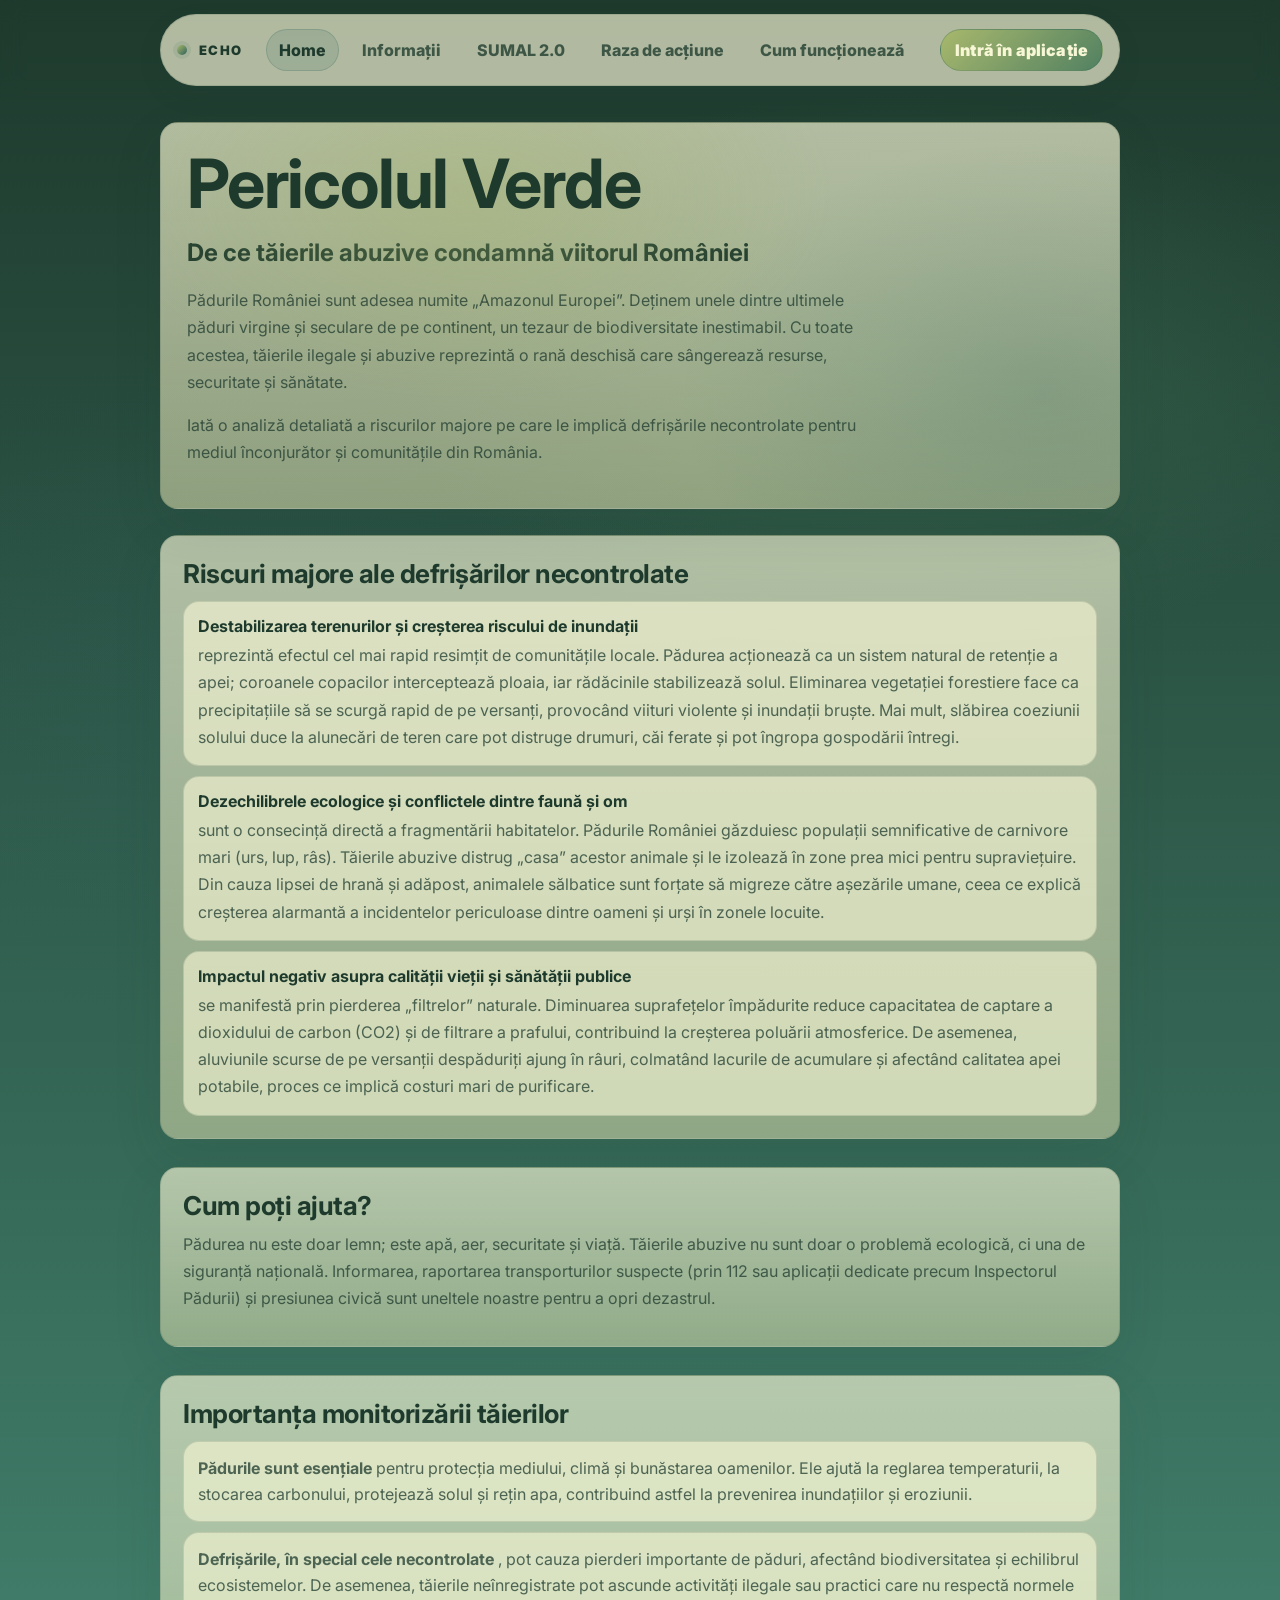
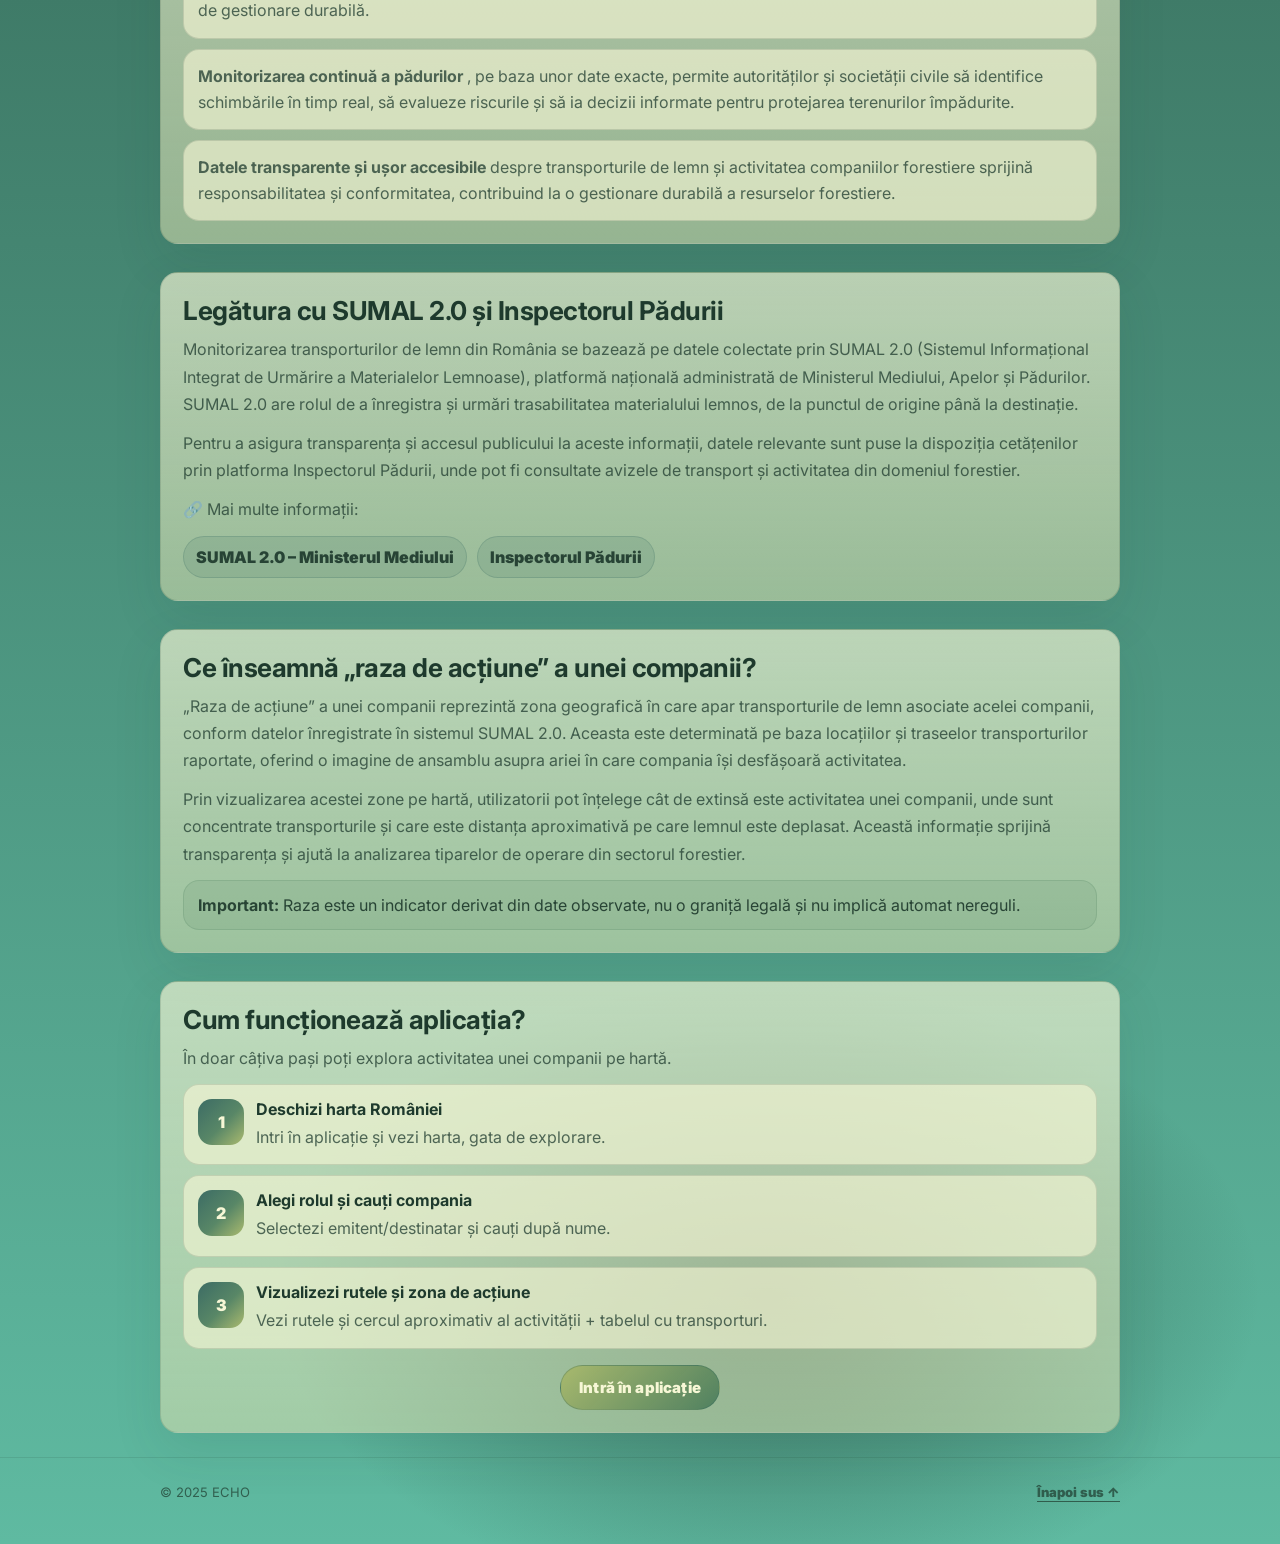
==== commit fcb52c48: "fixed html file" ====
--- a/index.html
+++ b/index.html
@@ -1,284 +1,216 @@
-<!DOCTYPE html>
+<!doctype html>
 <html lang="ro">
-  <head>
-    <meta charset="utf-8" />
-    <meta name="viewport" content="width=device-width, initial-scale=1" />
-    <title>Pericolul Verde – Raza de acțiune</title>
-    <meta
-      name="description"
-      content="Landing page: context, SUMAL 2.0, raza de acțiune și cum funcționează aplicația."
-    />
-
-    <link rel="preconnect" href="https://fonts.googleapis.com" />
-    <link rel="preconnect" href="https://fonts.gstatic.com" crossorigin />
-    <link
-      href="https://fonts.googleapis.com/css2?family=Inter:wght@400;600;700;800&display=swap"
-      rel="stylesheet"
-    />
-
-    <link rel="stylesheet" href="styles/style.css" />
-  </head>
-
-  <body>
-    <header class="nav-wrap">
-      <div class="container">
-        <nav class="nav" aria-label="Navigație principală">
-          <a class="brand" href="#top" aria-label="Acasă">
-            <span class="brand-dot" aria-hidden="true"></span>
-            <span class="brand-text">ZebraHack <b>3.0</b></span>
-          </a>
-
-          <ul class="nav-links" aria-label="Secțiuni">
-            <li><a class="active" href="#top">Home</a></li>
-            <li><a href="#cum-poti-ajuta">Cum poți ajuta?</a></li>
-            <li><a href="#sumal">SUMAL 2.0</a></li>
-            <li><a href="#cum-functioneaza">Cum funcționează</a></li>
-          </ul>
-
-          <div class="nav-actions">
-            <a class="btn btn-primary" href="app.html">Intră în aplicație</a>
-          </div>
-        </nav>
-      </div>
-    </header>
-
-    <main id="top">
-      <!-- HERO -->
-      <section class="hero">
-        <div class="container">
-          <div class="hero-card">
-            <p class="badge">
-              Monitor transporturi • SUMAL 2.0 • Raza de acțiune
-            </p>
-
-            <h1 class="hero-title">Pericolul Verde</h1>
-            <p class="hero-subtitle">
-              De ce tăierile abuzive condamnă viitorul României — și cum o
-              vizualizare simplă a transporturilor poate sprijini investigațiile
-              și prioritizarea verificărilor.
-            </p>
-          </div>
-        </div>
-      </section>
-
-      <!-- 1) Pericolul Verde -->
-      <section class="section" id="pericolul-verde">
-        <div class="container">
-          <div class="section-card">
-            <h2>
-              Pericolul Verde: De ce tăierile abuzive condamnă viitorul României
-            </h2>
-            <p>
-              Pădurile nu sunt doar peisaj — ele sunt infrastructură naturală:
-              protejează solul, reglează apa, reduc riscul de inundații și
-              susțin biodiversitatea. Când exploatarea scapă de sub control,
-              efectele se văd în comunități, în economie și în calitatea vieții.
-            </p>
-
-            <div class="callouts">
-              <article class="callout">
-                <h3>Impact ecologic</h3>
-                <p>
-                  Eroziune, pierdere de biodiversitate și degradarea
-                  habitatelor.
-                </p>
-              </article>
-              <article class="callout">
-                <h3>Impact social</h3>
-                <p>
-                  Vulnerabilitate la dezastre și degradarea resurselor locale.
-                </p>
-              </article>
-              <article class="callout">
-                <h3>Impact economic</h3>
-                <p>
-                  Pierderi pe termen lung și distorsiuni în lanțul de
-                  aprovizionare.
-                </p>
-              </article>
-            </div>
-          </div>
-        </div>
-      </section>
-
-      <!-- 2) Cum poti ajuta -->
-      <section class="section" id="cum-poti-ajuta">
-        <div class="container">
-          <div class="section-card">
-            <h2>Cum poți ajuta?</h2>
-            <p>
-              Transparența funcționează când informația e ușor de înțeles.
-              Această aplicație te ajută să explorezi activitatea unei companii:
-              unde apar transporturile, ce rute sunt folosite și care e zona
-              aproximativă de operare.
-            </p>
-
-            <ul class="list">
-              <li>
-                Explorează companiile ca emitent sau destinatar și observă
-                tipare geografice.
-              </li>
-              <li>
-                Compară rutele și volumul transporturilor pentru a identifica
-                activitate intensă.
-              </li>
-              <li>
-                Folosește aplicația ca punct de pornire pentru întrebări și
-                verificări.
-              </li>
-            </ul>
-          </div>
-        </div>
-      </section>
-
-      <!-- 3) Importanta monitorizarii -->
-      <section class="section" id="importanta-monitorizarii">
-        <div class="container">
-          <div class="section-card">
-            <h2>Importanța monitorizării tăierilor</h2>
-            <p>
-              Monitorizarea transporturilor de lemn oferă o imagine “din teren”:
-              rute, timp, volum, specii și legături între emitent și destinatar.
-              O hartă bună nu înlocuiește controlul, dar îl face mai eficient.
-            </p>
-
-            <div class="mini-grid">
-              <article class="mini">
-                <h3>Claritate</h3>
-                <p>Vezi rapid unde se concentrează activitatea.</p>
-              </article>
-              <article class="mini">
-                <h3>Prioritizare</h3>
-                <p>Identifici zone/companii care merită analizate întâi.</p>
-              </article>
-              <article class="mini">
-                <h3>Context</h3>
-                <p>Înțelegi mai ușor lanțurile de transport și tiparele.</p>
-              </article>
-            </div>
-          </div>
-        </div>
-      </section>
-
-      <!-- 4) SUMAL 2.0 -->
-      <section class="section" id="sumal">
-        <div class="container">
-          <div class="section-card">
-            <h2>SUMAL 2.0</h2>
-            <p>
-              SUMAL 2.0 (Sistemul informațional integrat de urmărire a
-              materialelor lemnoase) urmărește exploatarea, transportul,
-              depozitarea și comercializarea lemnului. Inspectorul Pădurii este
-              interfața publică ce permite consultarea avizelor și traseelor.
-            </p>
-
-            <div class="links" role="list">
-              <a
-                class="link"
-                role="listitem"
-                href="https://mmediu.ro/domenii/paduri/sumal/"
-                target="_blank"
-                rel="noopener noreferrer"
-              >
-                SUMAL 2.0 – Ministerul Mediului
-              </a>
-              <a
-                class="link"
-                role="listitem"
-                href="https://inspectorulpadurii.ro/#/"
-                target="_blank"
-                rel="noopener noreferrer"
-              >
-                Inspectorul Pădurii
-              </a>
-            </div>
-
-            <p class="note">
-              Notă: această pagină este strict informativă și statică (HTML +
-              CSS). Datele sunt folosite în pagina aplicației.
-            </p>
-          </div>
-        </div>
-      </section>
-
-      <!-- 5) Ce inseamna raza -->
-      <section class="section" id="raza">
-        <div class="container">
-          <div class="section-card">
-            <h2>Ce înseamnă „raza de acțiune” a unei companii?</h2>
-            <p>
-              “Raza de acțiune” este o aproximare a zonei în care apar
-              transporturile asociate unei companii (emitent sau destinatar) în
-              datele SUMAL. În aplicație, zona e reprezentată ca un cerc (sau
-              poligon) în jurul unui punct central — un reper vizual rapid
-              pentru extinderea activității.
-            </p>
-
-            <div class="hint">
-              <strong>Important:</strong> Raza este un indicator derivat din
-              date observate, nu o graniță legală și nu implică automat
-              nereguli.
-            </div>
-          </div>
-        </div>
-      </section>
-
-      <!-- 6) Cum functioneaza aplicatia -->
-      <section class="section" id="cum-functioneaza">
-        <div class="container">
-          <div class="section-card">
-            <h2>Cum funcționează aplicația?</h2>
-            <p>
-              În doar câțiva pași poți explora activitatea unei companii pe
-              hartă.
-            </p>
-
-            <ol class="steps">
-              <li class="step">
-                <div class="step-num">1</div>
-                <div class="step-body">
-                  <h3>Deschizi harta României</h3>
-                  <p>Intri în aplicație și vezi harta, gata de explorare.</p>
-                </div>
-              </li>
-
-              <li class="step">
-                <div class="step-num">2</div>
-                <div class="step-body">
-                  <h3>Alegi rolul și cauți compania</h3>
-                  <p>Selectezi emitent/destinatar și cauți după nume.</p>
-                </div>
-              </li>
-
-              <li class="step">
-                <div class="step-num">3</div>
-                <div class="step-body">
-                  <h3>Vizualizezi rutele și zona de acțiune</h3>
-                  <p>
-                    Vezi rutele și cercul aproximativ al activității + tabelul
-                    cu transporturi.
-                  </p>
-                </div>
-              </li>
-            </ol>
-
-            <div class="center-cta">
-              <a class="btn btn-primary btn-lg" href="app.html"
-                >Intră în aplicație</a
-              >
-            </div>
-          </div>
-        </div>
-      </section>
-
-      <footer class="footer">
-        <div class="container footer-inner">
-          <p>
-            ZebraHack 3.0 • Landing page (Task 1) • Conținut static (HTML + CSS)
-          </p>
-          <a class="footer-link" href="#top">Înapoi sus ↑</a>
-        </div>
-      </footer>
-    </main>
-  </body>
-</html>
+<head>
+  <meta charset="utf-8" />
+  <meta name="viewport" content="width=device-width, initial-scale=1" />
+  <meta name="description" content="Landing page: context, SUMAL 2.0, raza de acțiune și cum funcționează aplicația." />
+
+  <link rel="preconnect" href="https://fonts.googleapis.com" />
+  <link rel="preconnect" href="https://fonts.gstatic.com" crossorigin />
+  <link href="https://fonts.googleapis.com/css2?family=Inter:wght@400;600;700;800&display=swap" rel="stylesheet" />
+
+  <link rel="stylesheet" href="styles/style.css" />
+</head>
+
+<body>
+  <header class="nav-wrap">
+    <div class="container">
+      <nav class="nav" aria-label="Navigație principală">
+        <a class="brand" href="#top" aria-label="Acasă">
+          <span class="brand-dot" aria-hidden="true"></span>
+          <span class="brand-text">Echo </span>
+        </a>
+
+        <ul class="nav-links" aria-label="Secțiuni">
+          <li><a class="active" href="#">Home</a></li>
+          <li><a href="#riscuri-majore">Informații</a></li>
+          <li><a href="#sumal">SUMAL 2.0</a></li>
+          <li><a href="#raza">Raza de acțiune</a></li>
+          <li><a href="#cum-functioneaza">Cum funcționează</a></li>
+        </ul>
+
+        <div class="nav-actions">
+          <a class="btn btn-primary" href="app.html">Intră în aplicație</a>
+        </div>
+      </nav>
+    </div>
+  </header>
+
+  <main >
+    <!-- HERO -->
+    <section class="hero" id="top">
+      <div class="container">
+        <div class="hero-card">
+          <h1 class="hero-title" >Pericolul Verde</h1>
+          <h2>De ce tăierile abuzive condamnă viitorul României</h2>
+          <p class="hero-subtitle"> Pădurile României sunt adesea numite „Amazonul Europei”. Deținem unele dintre ultimele păduri virgine și seculare de pe continent, un tezaur de biodiversitate inestimabil. Cu toate acestea, tăierile ilegale și abuzive reprezintă o rană deschisă care sângerează resurse, securitate și sănătate. </p>
+          <p class="hero-subtitle">Iată o analiză detaliată a riscurilor majore pe care le implică defrișările necontrolate pentru mediul înconjurător și comunitățile din România.</p>  
+        </div>
+      </div>
+    </section>
+
+    <!-- 1) Pericolul Verde -->
+    <section class="section" id="riscuri-majore">
+      <div class="container">
+        <div class="section-card">
+          <h2>Riscuri majore ale defrișărilor necontrolate</h2>
+          <div class="callouts">
+            <article class="callout">
+              <h3>Destabilizarea terenurilor și creșterea riscului de inundații</h3>
+              <p>reprezintă efectul cel mai rapid resimțit de comunitățile locale. Pădurea acționează ca un sistem natural de retenție a apei; coroanele copacilor interceptează ploaia, iar rădăcinile stabilizează solul. Eliminarea vegetației forestiere face ca precipitațiile să se scurgă rapid de pe versanți, provocând viituri violente și inundații bruște. Mai mult, slăbirea coeziunii solului duce la alunecări de teren care pot distruge drumuri, căi ferate și pot îngropa gospodării întregi.</p>
+            </article>
+            <article class="callout">
+              <h3>Dezechilibrele ecologice și conflictele dintre faună și om</h3>
+              <p>sunt o consecință directă a fragmentării habitatelor. Pădurile României găzduiesc populații semnificative de carnivore mari (urs, lup, râs). Tăierile abuzive distrug „casa” acestor animale și le izolează în zone prea mici pentru supraviețuire. Din cauza lipsei de hrană și adăpost, animalele sălbatice sunt forțate să migreze către așezările umane, ceea ce explică creșterea alarmantă a incidentelor periculoase dintre oameni și urși în zonele locuite.</p>
+            </article>
+            <article class="callout">
+              <h3>Impactul negativ asupra calității vieții și sănătății publice </h3>
+              <p>se manifestă prin pierderea „filtrelor” naturale. Diminuarea suprafețelor împădurite reduce capacitatea de captare a dioxidului de carbon (CO2) și de filtrare a prafului, contribuind la creșterea poluării atmosferice. De asemenea, aluviunile scurse de pe versanții despăduriți ajung în râuri, colmatând lacurile de acumulare și afectând calitatea apei potabile, proces ce implică costuri mari de purificare.</p>
+            </article>
+          </div>
+        </div>
+      </div>
+    </section>
+
+    <!-- 2) Cum poti ajuta -->
+    <section class="section" id="cum-poti-ajuta">
+      <div class="container">
+        <div class="section-card">
+          <h2>Cum poți ajuta?</h2>
+          <p>
+            Pădurea nu este doar lemn; este apă, aer, securitate și viață. Tăierile abuzive nu sunt doar o problemă ecologică, ci una de siguranță națională. Informarea, raportarea transporturilor suspecte (prin 112 sau aplicații dedicate precum Inspectorul Pădurii) și presiunea civică sunt uneltele noastre pentru a opri dezastrul.
+          </p>
+        </div>
+      </div>
+    </section>
+
+    <!-- 3) Importanta monitorizarii -->
+    <section class="section" id="importanta-monitorizarii">
+      <div class="container">
+        <div class="section-card">
+          <h2>Importanța monitorizării tăierilor</h2>
+          <div class="mini-grid">
+            <article class="mini">
+              <p> <b>Pădurile sunt esențiale </b> pentru protecția mediului, climă și bunăstarea oamenilor. 
+                Ele ajută la reglarea temperaturii, la stocarea carbonului, protejează solul și rețin apa, contribuind astfel la prevenirea inundațiilor și eroziunii.</p>
+            </article>
+            <article class="mini">
+              <p> <b>Defrișările, în special cele necontrolate </b>, pot cauza pierderi importante de păduri,
+                 afectând biodiversitatea și echilibrul ecosistemelor. De asemenea, tăierile neînregistrate pot ascunde activități ilegale sau practici care nu respectă normele de gestionare durabilă.</p>
+            </article>
+            <article class="mini">
+              <p> <b>Monitorizarea continuă a pădurilor </b>, pe baza unor date exacte, permite autorităților și societății
+                 civile să identifice schimbările în timp real, să evalueze riscurile și să ia decizii informate pentru protejarea terenurilor împădurite.</p>
+            </article>
+            <article class="mini">
+              <p> <b>Datele transparente și ușor accesibile </b> despre transporturile de lemn și activitatea companiilor
+                 forestiere sprijină responsabilitatea și conformitatea, contribuind la o gestionare durabilă a resurselor forestiere.</p>
+            </article>
+          </div>
+        </div>
+      </div>
+    </section>
+
+    <!-- 4) SUMAL 2.0 -->
+    <section class="section" id="sumal">
+      <div class="container">
+        <div class="section-card">
+          <h2>Legătura cu SUMAL 2.0 și Inspectorul Pădurii</h2>
+          <p>
+            Monitorizarea transporturilor de lemn din România se bazează pe datele colectate prin SUMAL 2.0 (Sistemul Informațional Integrat de Urmărire a Materialelor Lemnoase), 
+            platformă națională administrată de Ministerul Mediului, Apelor și Pădurilor. SUMAL 2.0 are rolul de a înregistra și urmări trasabilitatea materialului lemnos, de la
+            punctul de origine până la destinație.
+          </p>
+          <p>
+           Pentru a asigura transparența și accesul publicului la aceste informații, datele relevante sunt puse la dispoziția cetățenilor prin platforma Inspectorul Pădurii, unde
+          pot fi consultate avizele de transport și activitatea din domeniul forestier.
+          </p>
+          <p> 🔗 Mai multe informații:</p>
+
+          <div class="links" role="list">
+            <a class="link" role="listitem" href="https://mmediu.ro/domenii/paduri/sumal/" target="_blank" rel="noopener noreferrer">
+              SUMAL 2.0 – Ministerul Mediului
+            </a>
+            <a class="link" role="listitem" href="https://inspectorulpadurii.ro/#/" target="_blank" rel="noopener noreferrer">
+              Inspectorul Pădurii
+            </a>
+          </div>
+
+        </div>
+      </div>
+    </section>
+
+    <!-- 5) Ce inseamna raza -->
+    <section class="section" id="raza">
+      <div class="container">
+        <div class="section-card">
+          <h2>Ce înseamnă „raza de acțiune” a unei companii?</h2>
+          <p>
+            „Raza de acțiune” a unei companii reprezintă zona geografică în care apar transporturile de lemn asociate acelei companii,
+             conform datelor înregistrate în sistemul SUMAL 2.0. Aceasta este determinată pe baza locațiilor și traseelor transporturilor 
+             raportate, oferind o imagine de ansamblu asupra ariei în care compania își desfășoară activitatea.
+          </p>
+          <p>
+            Prin vizualizarea acestei zone pe hartă, utilizatorii pot înțelege cât de extinsă este activitatea unei companii, unde sunt
+             concentrate transporturile și care este distanța aproximativă pe care lemnul este deplasat. Această informație sprijină transparența 
+             și ajută la analizarea tiparelor de operare din sectorul forestier.
+          </p>
+
+          <div class="hint">
+            <strong>Important:</strong> Raza este un indicator derivat din date observate, nu o graniță legală și nu implică automat nereguli.
+          </div>
+        </div>
+      </div>
+    </section>
+
+    <!-- 6) Cum functioneaza aplicatia -->
+    <section class="section" id="cum-functioneaza">
+      <div class="container">
+        <div class="section-card">
+          <h2>Cum funcționează aplicația?</h2>
+          <p>
+            În doar câțiva pași poți explora activitatea unei companii pe hartă.
+          </p>
+
+          <ol class="steps">
+            <li class="step">
+              <div class="step-num">1</div>
+              <div class="step-body">
+                <h3>Deschizi harta României</h3>
+                <p>Intri în aplicație și vezi harta, gata de explorare.</p>
+              </div>
+            </li>
+
+            <li class="step">
+              <div class="step-num">2</div>
+              <div class="step-body">
+                <h3>Alegi rolul și cauți compania</h3>
+                <p>Selectezi emitent/destinatar și cauți după nume.</p>
+              </div>
+            </li>
+
+            <li class="step">
+              <div class="step-num">3</div>
+              <div class="step-body">
+                <h3>Vizualizezi rutele și zona de acțiune</h3>
+                <p>Vezi rutele și cercul aproximativ al activității + tabelul cu transporturi.</p>
+              </div>
+            </li>
+          </ol>
+
+          <div class="center-cta">
+            <a class="btn btn-primary btn-lg" href="app.html">Intră în aplicație</a>
+          </div>
+        </div>
+      </div>
+    </section>
+
+    <footer class="footer">
+  <div class="container footer-inner">
+    <span>© 2025 ECHO</span>
+    <a class="footer-link" href="#">Înapoi sus ↑</a>
+  </div>
+</footer>
+  </main>
+</body>
+</html>
--- a/styles/style.css
+++ b/styles/style.css
@@ -12,10 +12,10 @@
   --p9:#1a2b1f;
 
   /* Light theme derived from palette */
-  --bg: var(--p0);
-  --bg2: #2e615c;                 /* slightly warmer than p0 */
+  --bg: #1e3a2d;
+  --bg2: #5FBAA1;                 /* slightly warmer than p0 */
   --surface: #2e615c(247,247,214,0.75);
-  --surface2: rgba(225,225,176,0.55);
+  --surface2: rgba(174, 174, 118, 0.55);
   --surface3: rgba(201,201,162,0.40);
 
   --text: var(--p8);
@@ -41,11 +41,14 @@
   font-family: Inter, system-ui, -apple-system, Segoe UI, Roboto, Arial, sans-serif;
   color: var(--text);
   background:
-    radial-gradient(900px 520px at 70% 12%, rgba(168,184,106,0.35) 0%, transparent 55%),
-    radial-gradient(900px 560px at 20% 22%, rgba(74,124,92,0.22) 0%, transparent 60%),
-    radial-gradient(820px 520px at 60% 92%, rgba(225,225,176,0.55) 0%, transparent 60%),
-    linear-gradient(180deg, var(--bg) 0%, var(--bg2) 60%, var(--p1) 100%);
-  min-height:100vh;
+    radial-gradient(900px 520px at 70% 12%, rgba(74,124,92,0.35) 0%, transparent 55%),
+    radial-gradient(900px 560px at 20% 22%, rgba(46,97,92,0.28) 0%, transparent 60%),
+    radial-gradient(820px 520px at 60% 92%, rgba(30,58,45,0.55) 0%, transparent 60%),
+    linear-gradient(
+      180deg,
+      var(--bg) 0%,
+      var(--bg2) 100%
+    );
 }
 
 a{ color:inherit; text-decoration:none; }
@@ -253,6 +256,7 @@
 /* SECTIONS */
 .section{
   padding: 14px 0;
+  scroll-margin-top: 110px;
 }
 
 .section-card{
@@ -413,6 +417,7 @@
   padding: 26px 0 44px;
   margin-top: 10px;
   border-top: 1px solid rgba(30,58,45,0.12);
+  text-align: center;
 }
 
 .footer-inner{
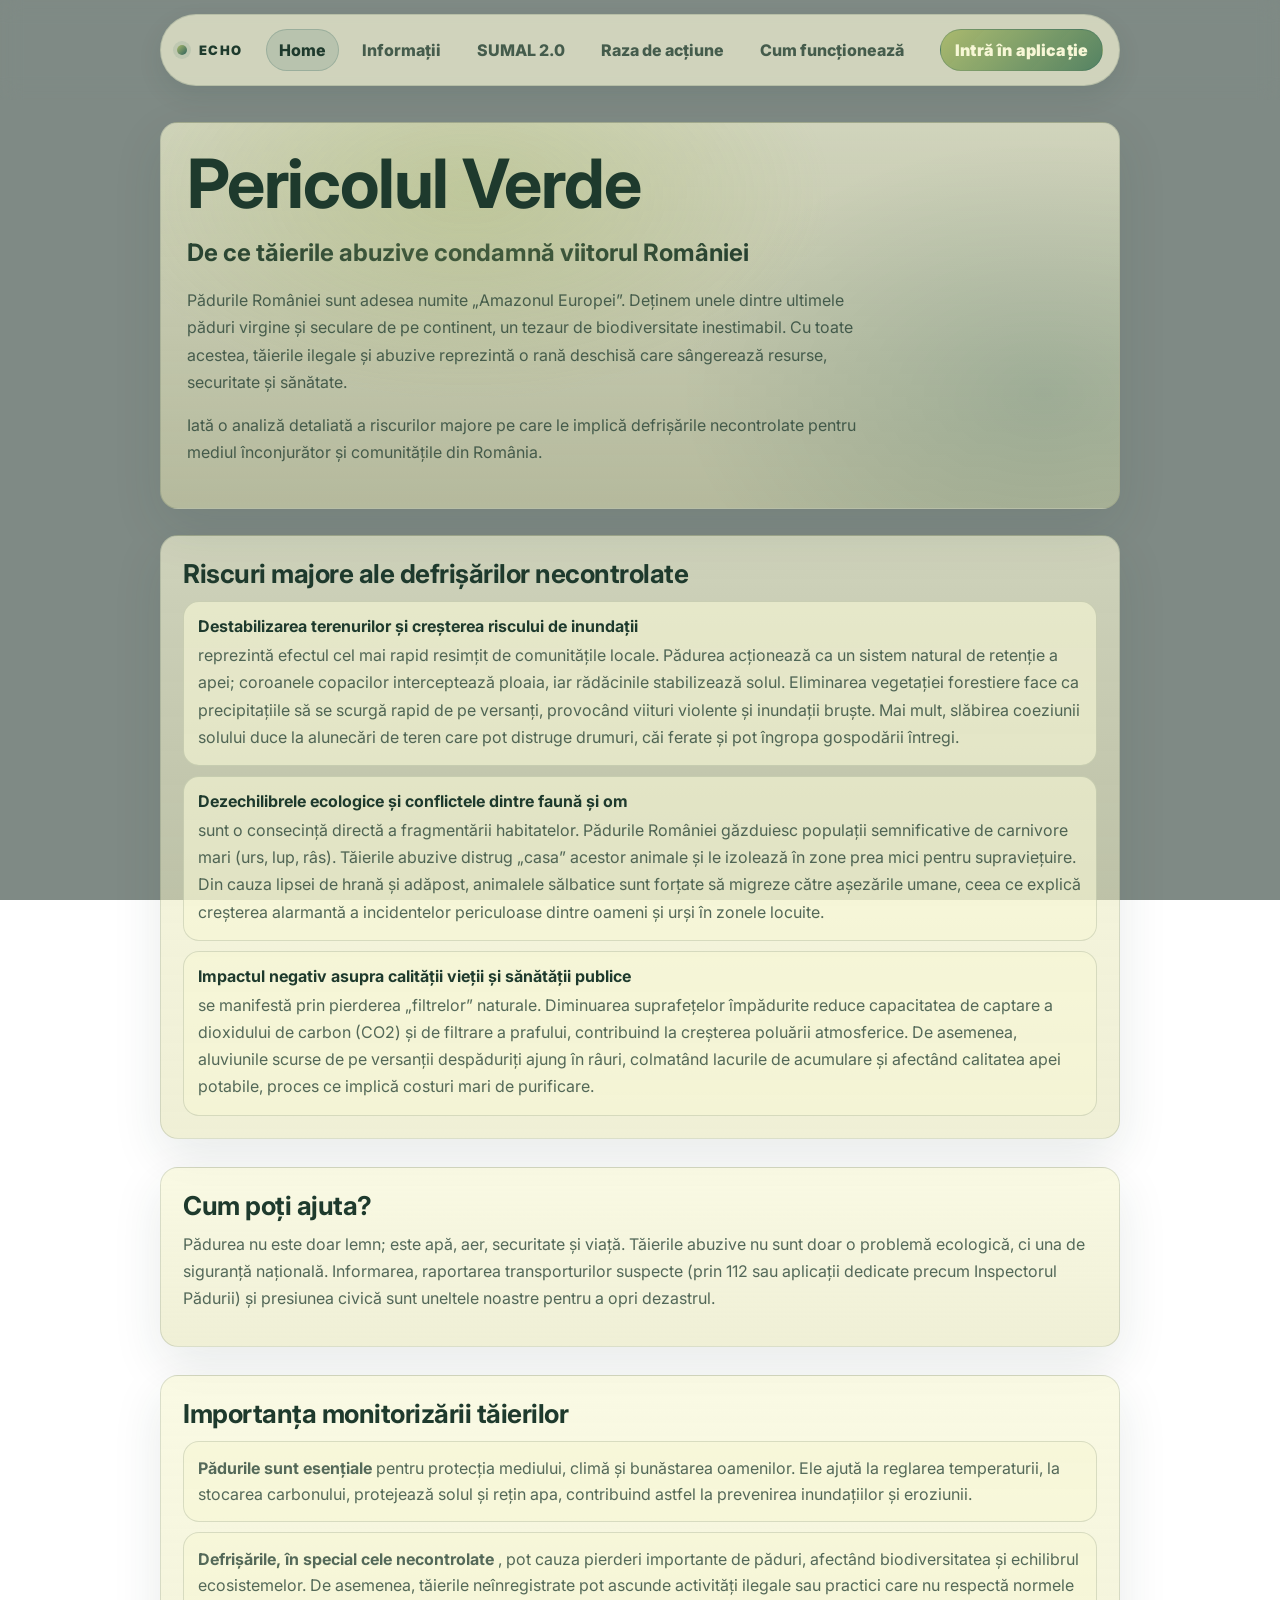
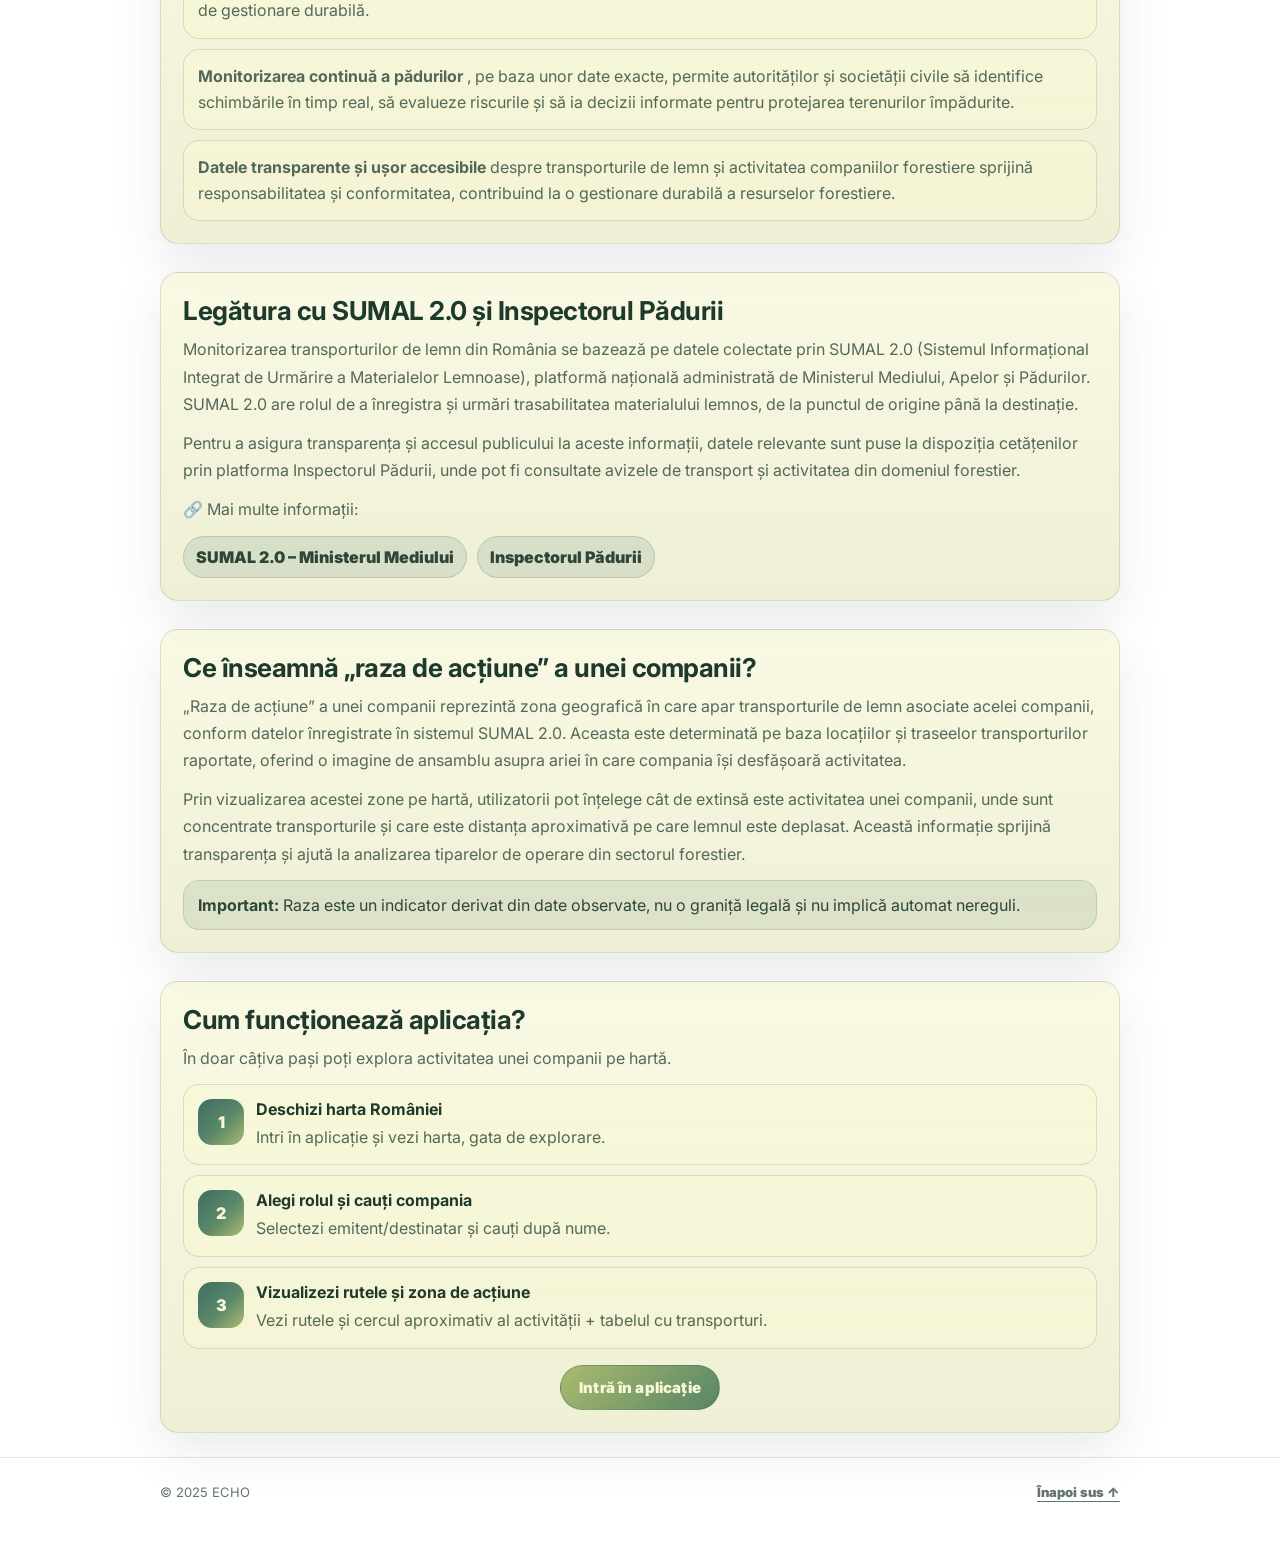
==== commit 90c35f8f: "added video for background" ====
--- a/index.html
+++ b/index.html
@@ -13,6 +13,11 @@
 </head>
 
 <body>
+   <div class="video-bg">
+    <video autoplay muted loop playsinline>
+      <source src="assets/forest.mp4" type="video/mp4">
+    </video>
+  </div>
   <header class="nav-wrap">
     <div class="container">
       <nav class="nav" aria-label="Navigație principală">
--- a/styles/style.css
+++ b/styles/style.css
@@ -40,15 +40,7 @@
   margin:0;
   font-family: Inter, system-ui, -apple-system, Segoe UI, Roboto, Arial, sans-serif;
   color: var(--text);
-  background:
-    radial-gradient(900px 520px at 70% 12%, rgba(74,124,92,0.35) 0%, transparent 55%),
-    radial-gradient(900px 560px at 20% 22%, rgba(46,97,92,0.28) 0%, transparent 60%),
-    radial-gradient(820px 520px at 60% 92%, rgba(30,58,45,0.55) 0%, transparent 60%),
-    linear-gradient(
-      180deg,
-      var(--bg) 0%,
-      var(--bg2) 100%
-    );
+  background: transparent;
 }
 
 a{ color:inherit; text-decoration:none; }
@@ -443,4 +435,26 @@
 
 @media (prefers-reduced-motion: reduce){
   *{ transition:none !important; scroll-behavior:auto; }
-}+}
+
+/* VIDEO BACKGROUND */
+.video-bg{
+  position: fixed;
+  inset: 0;
+  z-index: -2;
+  overflow: hidden;
+}
+
+.video-bg video{
+  width: 100%;
+  height: 100%;
+  object-fit: cover;
+  filter: brightness(0.65) saturate(0.9);
+}
+body::before{
+  content: "";
+  position: fixed;
+  inset: 0;
+  background: rgba(22, 42, 33, 0.55);
+  z-index: -1;
+}
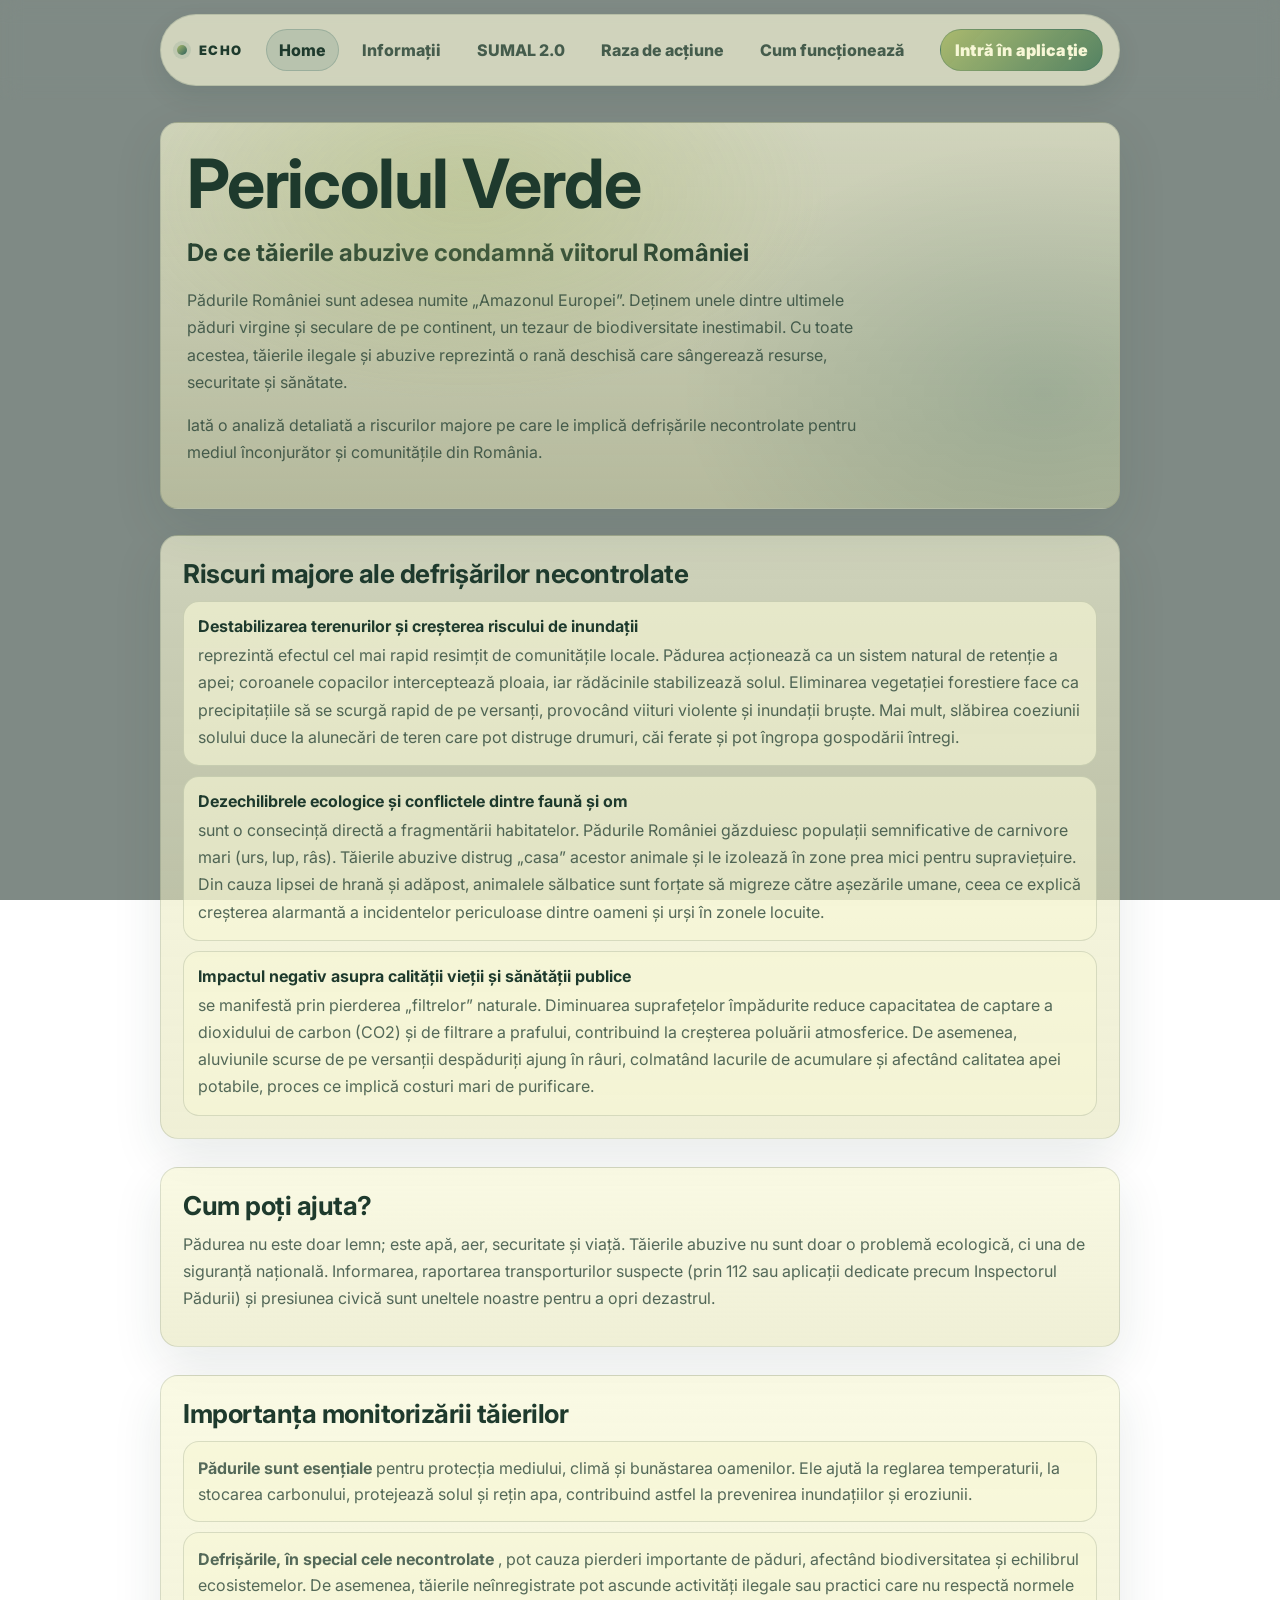
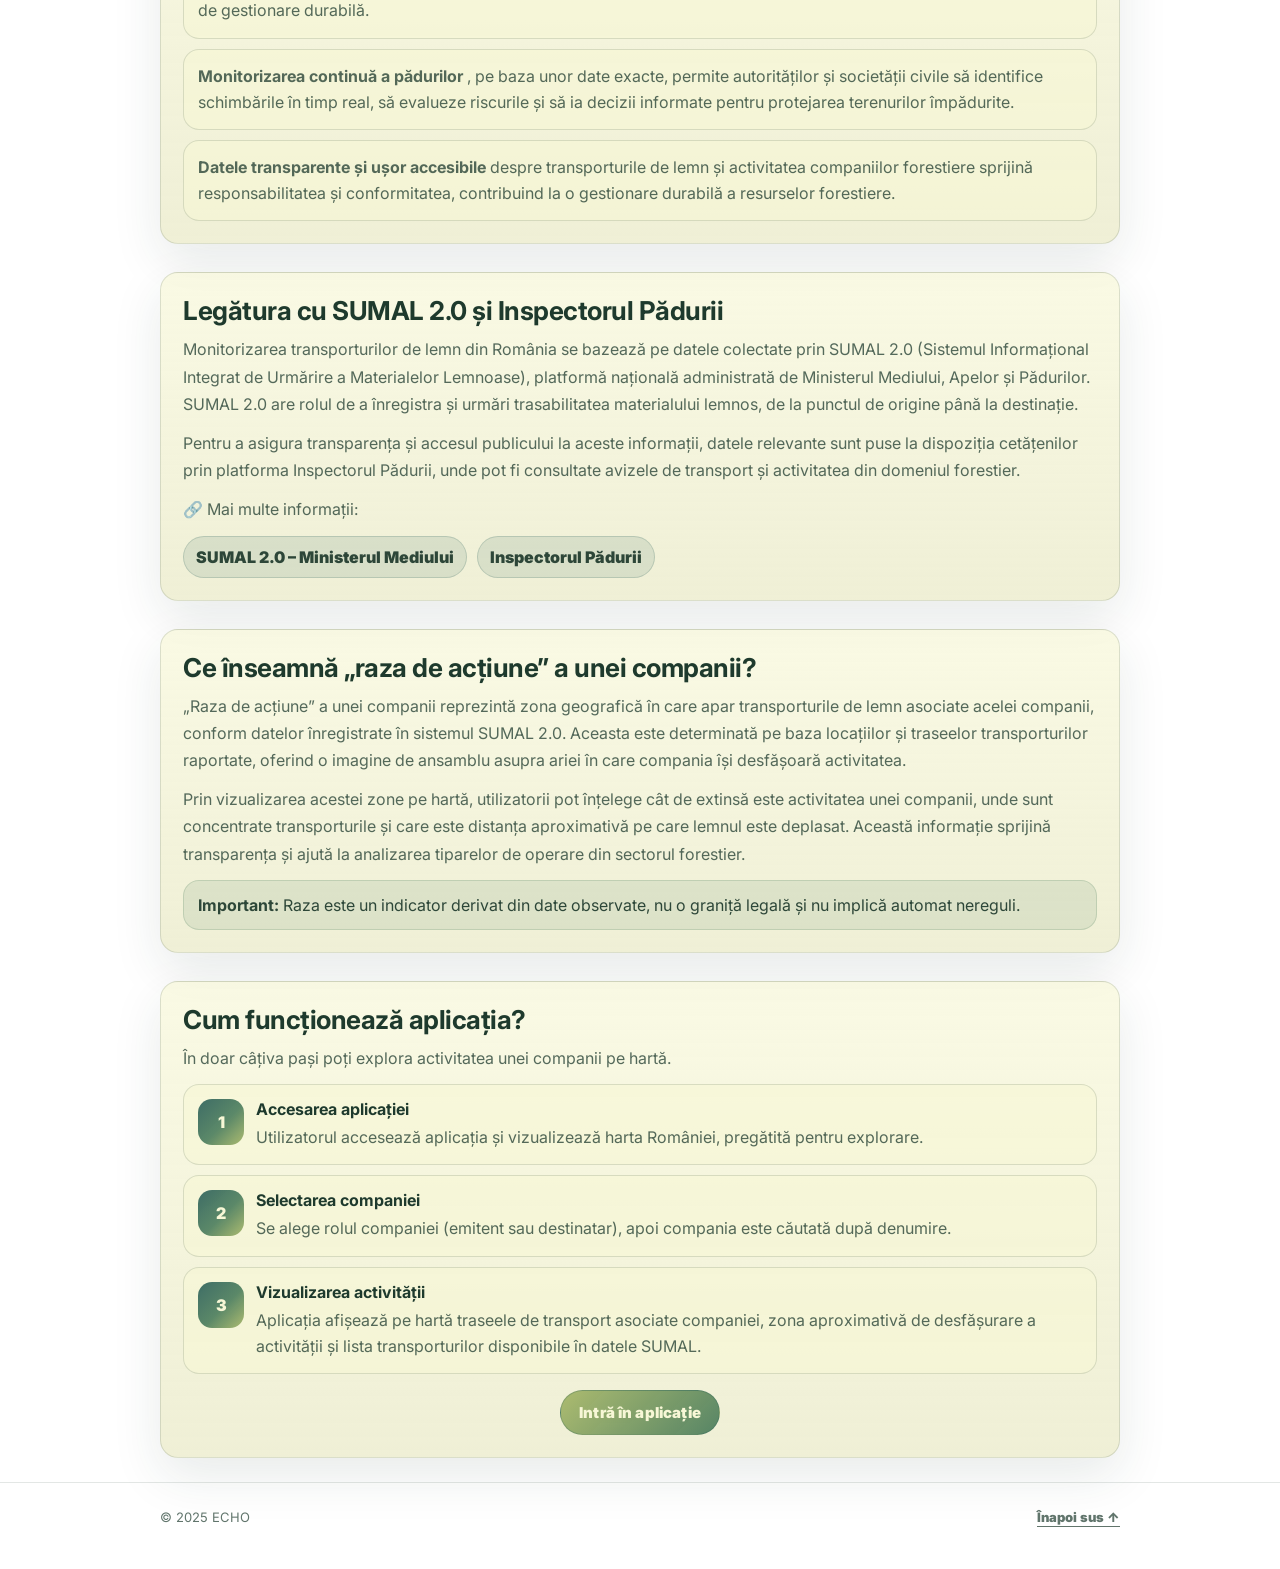
==== commit 05f1c485: "Added landing page changes to paragpraphs" ====
--- a/index.html
+++ b/index.html
@@ -1,221 +1,330 @@
-<!doctype html>
+<!DOCTYPE html>
 <html lang="ro">
-<head>
-  <meta charset="utf-8" />
-  <meta name="viewport" content="width=device-width, initial-scale=1" />
-  <meta name="description" content="Landing page: context, SUMAL 2.0, raza de acțiune și cum funcționează aplicația." />
-
-  <link rel="preconnect" href="https://fonts.googleapis.com" />
-  <link rel="preconnect" href="https://fonts.gstatic.com" crossorigin />
-  <link href="https://fonts.googleapis.com/css2?family=Inter:wght@400;600;700;800&display=swap" rel="stylesheet" />
-
-  <link rel="stylesheet" href="styles/style.css" />
-</head>
-
-<body>
-   <div class="video-bg">
-    <video autoplay muted loop playsinline>
-      <source src="assets/forest.mp4" type="video/mp4">
-    </video>
-  </div>
-  <header class="nav-wrap">
-    <div class="container">
-      <nav class="nav" aria-label="Navigație principală">
-        <a class="brand" href="#top" aria-label="Acasă">
-          <span class="brand-dot" aria-hidden="true"></span>
-          <span class="brand-text">Echo </span>
-        </a>
-
-        <ul class="nav-links" aria-label="Secțiuni">
-          <li><a class="active" href="#">Home</a></li>
-          <li><a href="#riscuri-majore">Informații</a></li>
-          <li><a href="#sumal">SUMAL 2.0</a></li>
-          <li><a href="#raza">Raza de acțiune</a></li>
-          <li><a href="#cum-functioneaza">Cum funcționează</a></li>
-        </ul>
-
-        <div class="nav-actions">
-          <a class="btn btn-primary" href="app.html">Intră în aplicație</a>
-        </div>
-      </nav>
+  <head>
+    <meta charset="utf-8" />
+    <meta name="viewport" content="width=device-width, initial-scale=1" />
+    <meta
+      name="description"
+      content="Landing page: context, SUMAL 2.0, raza de acțiune și cum funcționează aplicația."
+    />
+
+    <link rel="preconnect" href="https://fonts.googleapis.com" />
+    <link rel="preconnect" href="https://fonts.gstatic.com" crossorigin />
+    <link
+      href="https://fonts.googleapis.com/css2?family=Inter:wght@400;600;700;800&display=swap"
+      rel="stylesheet"
+    />
+
+    <link rel="stylesheet" href="styles/style.css" />
+  </head>
+
+  <body>
+    <div class="video-bg">
+      <video autoplay muted loop playsinline>
+        <source src="assets/forest2.mp4" type="video/mp4" />
+      </video>
     </div>
-  </header>
-
-  <main >
-    <!-- HERO -->
-    <section class="hero" id="top">
+    <header class="nav-wrap">
       <div class="container">
-        <div class="hero-card">
-          <h1 class="hero-title" >Pericolul Verde</h1>
-          <h2>De ce tăierile abuzive condamnă viitorul României</h2>
-          <p class="hero-subtitle"> Pădurile României sunt adesea numite „Amazonul Europei”. Deținem unele dintre ultimele păduri virgine și seculare de pe continent, un tezaur de biodiversitate inestimabil. Cu toate acestea, tăierile ilegale și abuzive reprezintă o rană deschisă care sângerează resurse, securitate și sănătate. </p>
-          <p class="hero-subtitle">Iată o analiză detaliată a riscurilor majore pe care le implică defrișările necontrolate pentru mediul înconjurător și comunitățile din România.</p>  
-        </div>
+        <nav class="nav" aria-label="Navigație principală">
+          <a class="brand" href="#top" aria-label="Acasă">
+            <span class="brand-dot" aria-hidden="true"></span>
+            <span class="brand-text">Echo </span>
+          </a>
+
+          <ul class="nav-links" aria-label="Secțiuni">
+            <li><a class="active" href="#">Home</a></li>
+            <li><a href="#riscuri-majore">Informații</a></li>
+            <li><a href="#sumal">SUMAL 2.0</a></li>
+            <li><a href="#raza">Raza de acțiune</a></li>
+            <li><a href="#cum-functioneaza">Cum funcționează</a></li>
+          </ul>
+
+          <div class="nav-actions">
+            <a class="btn btn-primary" href="app.html">Intră în aplicație</a>
+          </div>
+        </nav>
       </div>
-    </section>
-
-    <!-- 1) Pericolul Verde -->
-    <section class="section" id="riscuri-majore">
-      <div class="container">
-        <div class="section-card">
-          <h2>Riscuri majore ale defrișărilor necontrolate</h2>
-          <div class="callouts">
-            <article class="callout">
-              <h3>Destabilizarea terenurilor și creșterea riscului de inundații</h3>
-              <p>reprezintă efectul cel mai rapid resimțit de comunitățile locale. Pădurea acționează ca un sistem natural de retenție a apei; coroanele copacilor interceptează ploaia, iar rădăcinile stabilizează solul. Eliminarea vegetației forestiere face ca precipitațiile să se scurgă rapid de pe versanți, provocând viituri violente și inundații bruște. Mai mult, slăbirea coeziunii solului duce la alunecări de teren care pot distruge drumuri, căi ferate și pot îngropa gospodării întregi.</p>
-            </article>
-            <article class="callout">
-              <h3>Dezechilibrele ecologice și conflictele dintre faună și om</h3>
-              <p>sunt o consecință directă a fragmentării habitatelor. Pădurile României găzduiesc populații semnificative de carnivore mari (urs, lup, râs). Tăierile abuzive distrug „casa” acestor animale și le izolează în zone prea mici pentru supraviețuire. Din cauza lipsei de hrană și adăpost, animalele sălbatice sunt forțate să migreze către așezările umane, ceea ce explică creșterea alarmantă a incidentelor periculoase dintre oameni și urși în zonele locuite.</p>
-            </article>
-            <article class="callout">
-              <h3>Impactul negativ asupra calității vieții și sănătății publice </h3>
-              <p>se manifestă prin pierderea „filtrelor” naturale. Diminuarea suprafețelor împădurite reduce capacitatea de captare a dioxidului de carbon (CO2) și de filtrare a prafului, contribuind la creșterea poluării atmosferice. De asemenea, aluviunile scurse de pe versanții despăduriți ajung în râuri, colmatând lacurile de acumulare și afectând calitatea apei potabile, proces ce implică costuri mari de purificare.</p>
-            </article>
-          </div>
-        </div>
-      </div>
-    </section>
-
-    <!-- 2) Cum poti ajuta -->
-    <section class="section" id="cum-poti-ajuta">
-      <div class="container">
-        <div class="section-card">
-          <h2>Cum poți ajuta?</h2>
-          <p>
-            Pădurea nu este doar lemn; este apă, aer, securitate și viață. Tăierile abuzive nu sunt doar o problemă ecologică, ci una de siguranță națională. Informarea, raportarea transporturilor suspecte (prin 112 sau aplicații dedicate precum Inspectorul Pădurii) și presiunea civică sunt uneltele noastre pentru a opri dezastrul.
-          </p>
-        </div>
-      </div>
-    </section>
-
-    <!-- 3) Importanta monitorizarii -->
-    <section class="section" id="importanta-monitorizarii">
-      <div class="container">
-        <div class="section-card">
-          <h2>Importanța monitorizării tăierilor</h2>
-          <div class="mini-grid">
-            <article class="mini">
-              <p> <b>Pădurile sunt esențiale </b> pentru protecția mediului, climă și bunăstarea oamenilor. 
-                Ele ajută la reglarea temperaturii, la stocarea carbonului, protejează solul și rețin apa, contribuind astfel la prevenirea inundațiilor și eroziunii.</p>
-            </article>
-            <article class="mini">
-              <p> <b>Defrișările, în special cele necontrolate </b>, pot cauza pierderi importante de păduri,
-                 afectând biodiversitatea și echilibrul ecosistemelor. De asemenea, tăierile neînregistrate pot ascunde activități ilegale sau practici care nu respectă normele de gestionare durabilă.</p>
-            </article>
-            <article class="mini">
-              <p> <b>Monitorizarea continuă a pădurilor </b>, pe baza unor date exacte, permite autorităților și societății
-                 civile să identifice schimbările în timp real, să evalueze riscurile și să ia decizii informate pentru protejarea terenurilor împădurite.</p>
-            </article>
-            <article class="mini">
-              <p> <b>Datele transparente și ușor accesibile </b> despre transporturile de lemn și activitatea companiilor
-                 forestiere sprijină responsabilitatea și conformitatea, contribuind la o gestionare durabilă a resurselor forestiere.</p>
-            </article>
-          </div>
-        </div>
-      </div>
-    </section>
-
-    <!-- 4) SUMAL 2.0 -->
-    <section class="section" id="sumal">
-      <div class="container">
-        <div class="section-card">
-          <h2>Legătura cu SUMAL 2.0 și Inspectorul Pădurii</h2>
-          <p>
-            Monitorizarea transporturilor de lemn din România se bazează pe datele colectate prin SUMAL 2.0 (Sistemul Informațional Integrat de Urmărire a Materialelor Lemnoase), 
-            platformă națională administrată de Ministerul Mediului, Apelor și Pădurilor. SUMAL 2.0 are rolul de a înregistra și urmări trasabilitatea materialului lemnos, de la
-            punctul de origine până la destinație.
-          </p>
-          <p>
-           Pentru a asigura transparența și accesul publicului la aceste informații, datele relevante sunt puse la dispoziția cetățenilor prin platforma Inspectorul Pădurii, unde
-          pot fi consultate avizele de transport și activitatea din domeniul forestier.
-          </p>
-          <p> 🔗 Mai multe informații:</p>
-
-          <div class="links" role="list">
-            <a class="link" role="listitem" href="https://mmediu.ro/domenii/paduri/sumal/" target="_blank" rel="noopener noreferrer">
-              SUMAL 2.0 – Ministerul Mediului
-            </a>
-            <a class="link" role="listitem" href="https://inspectorulpadurii.ro/#/" target="_blank" rel="noopener noreferrer">
-              Inspectorul Pădurii
-            </a>
-          </div>
-
-        </div>
-      </div>
-    </section>
-
-    <!-- 5) Ce inseamna raza -->
-    <section class="section" id="raza">
-      <div class="container">
-        <div class="section-card">
-          <h2>Ce înseamnă „raza de acțiune” a unei companii?</h2>
-          <p>
-            „Raza de acțiune” a unei companii reprezintă zona geografică în care apar transporturile de lemn asociate acelei companii,
-             conform datelor înregistrate în sistemul SUMAL 2.0. Aceasta este determinată pe baza locațiilor și traseelor transporturilor 
-             raportate, oferind o imagine de ansamblu asupra ariei în care compania își desfășoară activitatea.
-          </p>
-          <p>
-            Prin vizualizarea acestei zone pe hartă, utilizatorii pot înțelege cât de extinsă este activitatea unei companii, unde sunt
-             concentrate transporturile și care este distanța aproximativă pe care lemnul este deplasat. Această informație sprijină transparența 
-             și ajută la analizarea tiparelor de operare din sectorul forestier.
-          </p>
-
-          <div class="hint">
-            <strong>Important:</strong> Raza este un indicator derivat din date observate, nu o graniță legală și nu implică automat nereguli.
-          </div>
-        </div>
-      </div>
-    </section>
-
-    <!-- 6) Cum functioneaza aplicatia -->
-    <section class="section" id="cum-functioneaza">
-      <div class="container">
-        <div class="section-card">
-          <h2>Cum funcționează aplicația?</h2>
-          <p>
-            În doar câțiva pași poți explora activitatea unei companii pe hartă.
-          </p>
-
-          <ol class="steps">
-            <li class="step">
-              <div class="step-num">1</div>
-              <div class="step-body">
-                <h3>Deschizi harta României</h3>
-                <p>Intri în aplicație și vezi harta, gata de explorare.</p>
-              </div>
-            </li>
-
-            <li class="step">
-              <div class="step-num">2</div>
-              <div class="step-body">
-                <h3>Alegi rolul și cauți compania</h3>
-                <p>Selectezi emitent/destinatar și cauți după nume.</p>
-              </div>
-            </li>
-
-            <li class="step">
-              <div class="step-num">3</div>
-              <div class="step-body">
-                <h3>Vizualizezi rutele și zona de acțiune</h3>
-                <p>Vezi rutele și cercul aproximativ al activității + tabelul cu transporturi.</p>
-              </div>
-            </li>
-          </ol>
-
-          <div class="center-cta">
-            <a class="btn btn-primary btn-lg" href="app.html">Intră în aplicație</a>
-          </div>
-        </div>
-      </div>
-    </section>
-
-    <footer class="footer">
-  <div class="container footer-inner">
-    <span>© 2025 ECHO</span>
-    <a class="footer-link" href="#">Înapoi sus ↑</a>
-  </div>
-</footer>
-  </main>
-</body>
-</html>+    </header>
+
+    <main>
+      <!-- HERO -->
+      <section class="hero" id="top">
+        <div class="container">
+          <div class="hero-card">
+            <h1 class="hero-title">Pericolul Verde</h1>
+            <h2>De ce tăierile abuzive condamnă viitorul României</h2>
+            <p class="hero-subtitle">
+              Pădurile României sunt adesea numite „Amazonul Europei”. Deținem
+              unele dintre ultimele păduri virgine și seculare de pe continent,
+              un tezaur de biodiversitate inestimabil. Cu toate acestea,
+              tăierile ilegale și abuzive reprezintă o rană deschisă care
+              sângerează resurse, securitate și sănătate.
+            </p>
+            <p class="hero-subtitle">
+              Iată o analiză detaliată a riscurilor majore pe care le implică
+              defrișările necontrolate pentru mediul înconjurător și
+              comunitățile din România.
+            </p>
+          </div>
+        </div>
+      </section>
+
+      <!-- 1) Pericolul Verde -->
+      <section class="section" id="riscuri-majore">
+        <div class="container">
+          <div class="section-card">
+            <h2>Riscuri majore ale defrișărilor necontrolate</h2>
+            <div class="callouts">
+              <article class="callout">
+                <h3>
+                  Destabilizarea terenurilor și creșterea riscului de inundații
+                </h3>
+                <p>
+                  reprezintă efectul cel mai rapid resimțit de comunitățile
+                  locale. Pădurea acționează ca un sistem natural de retenție a
+                  apei; coroanele copacilor interceptează ploaia, iar rădăcinile
+                  stabilizează solul. Eliminarea vegetației forestiere face ca
+                  precipitațiile să se scurgă rapid de pe versanți, provocând
+                  viituri violente și inundații bruște. Mai mult, slăbirea
+                  coeziunii solului duce la alunecări de teren care pot distruge
+                  drumuri, căi ferate și pot îngropa gospodării întregi.
+                </p>
+              </article>
+              <article class="callout">
+                <h3>
+                  Dezechilibrele ecologice și conflictele dintre faună și om
+                </h3>
+                <p>
+                  sunt o consecință directă a fragmentării habitatelor. Pădurile
+                  României găzduiesc populații semnificative de carnivore mari
+                  (urs, lup, râs). Tăierile abuzive distrug „casa” acestor
+                  animale și le izolează în zone prea mici pentru supraviețuire.
+                  Din cauza lipsei de hrană și adăpost, animalele sălbatice sunt
+                  forțate să migreze către așezările umane, ceea ce explică
+                  creșterea alarmantă a incidentelor periculoase dintre oameni
+                  și urși în zonele locuite.
+                </p>
+              </article>
+              <article class="callout">
+                <h3>
+                  Impactul negativ asupra calității vieții și sănătății publice
+                </h3>
+                <p>
+                  se manifestă prin pierderea „filtrelor” naturale. Diminuarea
+                  suprafețelor împădurite reduce capacitatea de captare a
+                  dioxidului de carbon (CO2) și de filtrare a prafului,
+                  contribuind la creșterea poluării atmosferice. De asemenea,
+                  aluviunile scurse de pe versanții despăduriți ajung în râuri,
+                  colmatând lacurile de acumulare și afectând calitatea apei
+                  potabile, proces ce implică costuri mari de purificare.
+                </p>
+              </article>
+            </div>
+          </div>
+        </div>
+      </section>
+
+      <!-- 2) Cum poti ajuta -->
+      <section class="section" id="cum-poti-ajuta">
+        <div class="container">
+          <div class="section-card">
+            <h2>Cum poți ajuta?</h2>
+            <p>
+              Pădurea nu este doar lemn; este apă, aer, securitate și viață.
+              Tăierile abuzive nu sunt doar o problemă ecologică, ci una de
+              siguranță națională. Informarea, raportarea transporturilor
+              suspecte (prin 112 sau aplicații dedicate precum Inspectorul
+              Pădurii) și presiunea civică sunt uneltele noastre pentru a opri
+              dezastrul.
+            </p>
+          </div>
+        </div>
+      </section>
+
+      <!-- 3) Importanta monitorizarii -->
+      <section class="section" id="importanta-monitorizarii">
+        <div class="container">
+          <div class="section-card">
+            <h2>Importanța monitorizării tăierilor</h2>
+            <div class="mini-grid">
+              <article class="mini">
+                <p>
+                  <b>Pădurile sunt esențiale </b> pentru protecția mediului,
+                  climă și bunăstarea oamenilor. Ele ajută la reglarea
+                  temperaturii, la stocarea carbonului, protejează solul și
+                  rețin apa, contribuind astfel la prevenirea inundațiilor și
+                  eroziunii.
+                </p>
+              </article>
+              <article class="mini">
+                <p>
+                  <b>Defrișările, în special cele necontrolate </b>, pot cauza
+                  pierderi importante de păduri, afectând biodiversitatea și
+                  echilibrul ecosistemelor. De asemenea, tăierile neînregistrate
+                  pot ascunde activități ilegale sau practici care nu respectă
+                  normele de gestionare durabilă.
+                </p>
+              </article>
+              <article class="mini">
+                <p>
+                  <b>Monitorizarea continuă a pădurilor </b>, pe baza unor date
+                  exacte, permite autorităților și societății civile să
+                  identifice schimbările în timp real, să evalueze riscurile și
+                  să ia decizii informate pentru protejarea terenurilor
+                  împădurite.
+                </p>
+              </article>
+              <article class="mini">
+                <p>
+                  <b>Datele transparente și ușor accesibile </b> despre
+                  transporturile de lemn și activitatea companiilor forestiere
+                  sprijină responsabilitatea și conformitatea, contribuind la o
+                  gestionare durabilă a resurselor forestiere.
+                </p>
+              </article>
+            </div>
+          </div>
+        </div>
+      </section>
+
+      <!-- 4) SUMAL 2.0 -->
+      <section class="section" id="sumal">
+        <div class="container">
+          <div class="section-card">
+            <h2>Legătura cu SUMAL 2.0 și Inspectorul Pădurii</h2>
+            <p>
+              Monitorizarea transporturilor de lemn din România se bazează pe
+              datele colectate prin SUMAL 2.0 (Sistemul Informațional Integrat
+              de Urmărire a Materialelor Lemnoase), platformă națională
+              administrată de Ministerul Mediului, Apelor și Pădurilor. SUMAL
+              2.0 are rolul de a înregistra și urmări trasabilitatea
+              materialului lemnos, de la punctul de origine până la destinație.
+            </p>
+            <p>
+              Pentru a asigura transparența și accesul publicului la aceste
+              informații, datele relevante sunt puse la dispoziția cetățenilor
+              prin platforma Inspectorul Pădurii, unde pot fi consultate avizele
+              de transport și activitatea din domeniul forestier.
+            </p>
+            <p>🔗 Mai multe informații:</p>
+
+            <div class="links" role="list">
+              <a
+                class="link"
+                role="listitem"
+                href="https://mmediu.ro/domenii/paduri/sumal/"
+                target="_blank"
+                rel="noopener noreferrer"
+              >
+                SUMAL 2.0 – Ministerul Mediului
+              </a>
+              <a
+                class="link"
+                role="listitem"
+                href="https://inspectorulpadurii.ro/#/"
+                target="_blank"
+                rel="noopener noreferrer"
+              >
+                Inspectorul Pădurii
+              </a>
+            </div>
+          </div>
+        </div>
+      </section>
+
+      <!-- 5) Ce inseamna raza -->
+      <section class="section" id="raza">
+        <div class="container">
+          <div class="section-card">
+            <h2>Ce înseamnă „raza de acțiune” a unei companii?</h2>
+            <p>
+              „Raza de acțiune” a unei companii reprezintă zona geografică în
+              care apar transporturile de lemn asociate acelei companii, conform
+              datelor înregistrate în sistemul SUMAL 2.0. Aceasta este
+              determinată pe baza locațiilor și traseelor transporturilor
+              raportate, oferind o imagine de ansamblu asupra ariei în care
+              compania își desfășoară activitatea.
+            </p>
+            <p>
+              Prin vizualizarea acestei zone pe hartă, utilizatorii pot înțelege
+              cât de extinsă este activitatea unei companii, unde sunt
+              concentrate transporturile și care este distanța aproximativă pe
+              care lemnul este deplasat. Această informație sprijină
+              transparența și ajută la analizarea tiparelor de operare din
+              sectorul forestier.
+            </p>
+
+            <div class="hint">
+              <strong>Important:</strong> Raza este un indicator derivat din
+              date observate, nu o graniță legală și nu implică automat
+              nereguli.
+            </div>
+          </div>
+        </div>
+      </section>
+
+      <!-- 6) Cum functioneaza aplicatia -->
+      <section class="section" id="cum-functioneaza">
+        <div class="container">
+          <div class="section-card">
+            <h2>Cum funcționează aplicația?</h2>
+            <p>
+              În doar câțiva pași poți explora activitatea unei companii pe
+              hartă.
+            </p>
+
+            <ol class="steps">
+              <li class="step">
+                <div class="step-num">1</div>
+                <div class="step-body">
+                  <h3>Accesarea aplicației</h3>
+                  <p>
+                    Utilizatorul accesează aplicația și vizualizează harta
+                    României, pregătită pentru explorare.
+                  </p>
+                </div>
+              </li>
+
+              <li class="step">
+                <div class="step-num">2</div>
+                <div class="step-body">
+                  <h3>Selectarea companiei</h3>
+                  <p>
+                    Se alege rolul companiei (emitent sau destinatar), apoi
+                    compania este căutată după denumire.
+                  </p>
+                </div>
+              </li>
+
+              <li class="step">
+                <div class="step-num">3</div>
+                <div class="step-body">
+                  <h3>Vizualizarea activității</h3>
+                  <p>
+                    Aplicația afișează pe hartă traseele de transport asociate
+                    companiei, zona aproximativă de desfășurare a activității și
+                    lista transporturilor disponibile în datele SUMAL.
+                  </p>
+                </div>
+              </li>
+            </ol>
+
+            <div class="center-cta">
+              <a class="btn btn-primary btn-lg" href="app.html"
+                >Intră în aplicație</a
+              >
+            </div>
+          </div>
+        </div>
+      </section>
+
+      <footer class="footer">
+        <div class="container footer-inner">
+          <span>© 2025 ECHO</span>
+          <a class="footer-link" href="#">Înapoi sus ↑</a>
+        </div>
+      </footer>
+    </main>
+  </body>
+</html>
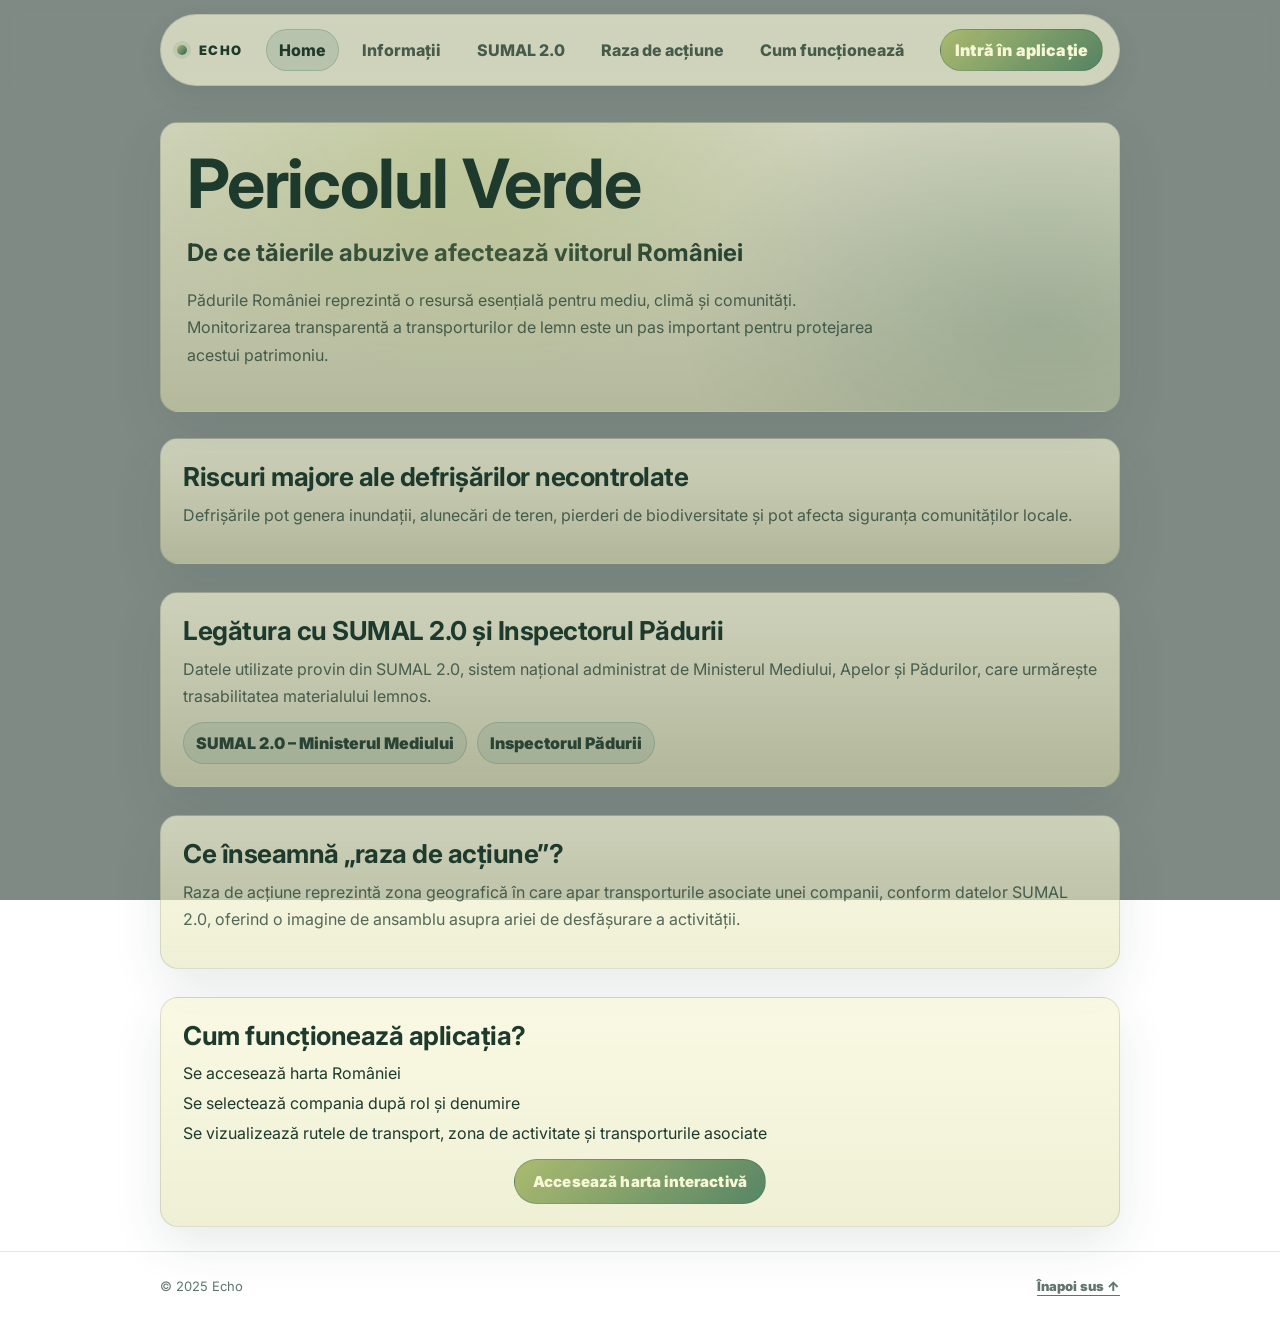
==== commit 1efc121f: "Tried to implement burger button" ====
--- a/index.html
+++ b/index.html
@@ -5,9 +5,12 @@
     <meta name="viewport" content="width=device-width, initial-scale=1" />
     <meta
       name="description"
-      content="Landing page: context, SUMAL 2.0, raza de acțiune și cum funcționează aplicația."
+      content="Aplicație pentru vizualizarea transporturilor de lemn și a razei de acțiune a companiilor, pe baza datelor SUMAL 2.0."
     />
 
+    <title>Echo – Monitorizarea transporturilor de lemn</title>
+
+    <!-- Fonts -->
     <link rel="preconnect" href="https://fonts.googleapis.com" />
     <link rel="preconnect" href="https://fonts.gstatic.com" crossorigin />
     <link
@@ -15,24 +18,28 @@
       rel="stylesheet"
     />
 
+    <!-- CSS -->
     <link rel="stylesheet" href="styles/style.css" />
   </head>
 
   <body>
+    <!-- Video background -->
     <div class="video-bg">
       <video autoplay muted loop playsinline>
         <source src="assets/forest2.mp4" type="video/mp4" />
       </video>
     </div>
+
+    <!-- HEADER -->
     <header class="nav-wrap">
       <div class="container">
         <nav class="nav" aria-label="Navigație principală">
           <a class="brand" href="#top" aria-label="Acasă">
             <span class="brand-dot" aria-hidden="true"></span>
-            <span class="brand-text">Echo </span>
+            <span class="brand-text">Echo</span>
           </a>
 
-          <ul class="nav-links" aria-label="Secțiuni">
+          <ul class="nav-links" id="navLinks">
             <li><a class="active" href="#">Home</a></li>
             <li><a href="#riscuri-majore">Informații</a></li>
             <li><a href="#sumal">SUMAL 2.0</a></li>
@@ -43,176 +50,65 @@
           <div class="nav-actions">
             <a class="btn btn-primary" href="app.html">Intră în aplicație</a>
           </div>
+
+          <!-- Burger -->
+          <button class="burger" id="burger" aria-label="Meniu">
+            <span></span>
+            <span></span>
+            <span></span>
+          </button>
         </nav>
       </div>
     </header>
 
-    <main>
+    <!-- Overlay -->
+    <div class="nav-overlay" id="navOverlay"></div>
+
+    <!-- MAIN -->
+    <main id="top">
       <!-- HERO -->
-      <section class="hero" id="top">
+      <section class="hero">
         <div class="container">
           <div class="hero-card">
             <h1 class="hero-title">Pericolul Verde</h1>
-            <h2>De ce tăierile abuzive condamnă viitorul României</h2>
+            <h2>De ce tăierile abuzive afectează viitorul României</h2>
             <p class="hero-subtitle">
-              Pădurile României sunt adesea numite „Amazonul Europei”. Deținem
-              unele dintre ultimele păduri virgine și seculare de pe continent,
-              un tezaur de biodiversitate inestimabil. Cu toate acestea,
-              tăierile ilegale și abuzive reprezintă o rană deschisă care
-              sângerează resurse, securitate și sănătate.
-            </p>
-            <p class="hero-subtitle">
-              Iată o analiză detaliată a riscurilor majore pe care le implică
-              defrișările necontrolate pentru mediul înconjurător și
-              comunitățile din România.
-            </p>
-          </div>
-        </div>
-      </section>
-
-      <!-- 1) Pericolul Verde -->
+              Pădurile României reprezintă o resursă esențială pentru mediu,
+              climă și comunități. Monitorizarea transparentă a transporturilor
+              de lemn este un pas important pentru protejarea acestui
+              patrimoniu.
+            </p>
+          </div>
+        </div>
+      </section>
+
+      <!-- RISCURI -->
       <section class="section" id="riscuri-majore">
         <div class="container">
           <div class="section-card">
             <h2>Riscuri majore ale defrișărilor necontrolate</h2>
-            <div class="callouts">
-              <article class="callout">
-                <h3>
-                  Destabilizarea terenurilor și creșterea riscului de inundații
-                </h3>
-                <p>
-                  reprezintă efectul cel mai rapid resimțit de comunitățile
-                  locale. Pădurea acționează ca un sistem natural de retenție a
-                  apei; coroanele copacilor interceptează ploaia, iar rădăcinile
-                  stabilizează solul. Eliminarea vegetației forestiere face ca
-                  precipitațiile să se scurgă rapid de pe versanți, provocând
-                  viituri violente și inundații bruște. Mai mult, slăbirea
-                  coeziunii solului duce la alunecări de teren care pot distruge
-                  drumuri, căi ferate și pot îngropa gospodării întregi.
-                </p>
-              </article>
-              <article class="callout">
-                <h3>
-                  Dezechilibrele ecologice și conflictele dintre faună și om
-                </h3>
-                <p>
-                  sunt o consecință directă a fragmentării habitatelor. Pădurile
-                  României găzduiesc populații semnificative de carnivore mari
-                  (urs, lup, râs). Tăierile abuzive distrug „casa” acestor
-                  animale și le izolează în zone prea mici pentru supraviețuire.
-                  Din cauza lipsei de hrană și adăpost, animalele sălbatice sunt
-                  forțate să migreze către așezările umane, ceea ce explică
-                  creșterea alarmantă a incidentelor periculoase dintre oameni
-                  și urși în zonele locuite.
-                </p>
-              </article>
-              <article class="callout">
-                <h3>
-                  Impactul negativ asupra calității vieții și sănătății publice
-                </h3>
-                <p>
-                  se manifestă prin pierderea „filtrelor” naturale. Diminuarea
-                  suprafețelor împădurite reduce capacitatea de captare a
-                  dioxidului de carbon (CO2) și de filtrare a prafului,
-                  contribuind la creșterea poluării atmosferice. De asemenea,
-                  aluviunile scurse de pe versanții despăduriți ajung în râuri,
-                  colmatând lacurile de acumulare și afectând calitatea apei
-                  potabile, proces ce implică costuri mari de purificare.
-                </p>
-              </article>
-            </div>
-          </div>
-        </div>
-      </section>
-
-      <!-- 2) Cum poti ajuta -->
-      <section class="section" id="cum-poti-ajuta">
-        <div class="container">
-          <div class="section-card">
-            <h2>Cum poți ajuta?</h2>
             <p>
-              Pădurea nu este doar lemn; este apă, aer, securitate și viață.
-              Tăierile abuzive nu sunt doar o problemă ecologică, ci una de
-              siguranță națională. Informarea, raportarea transporturilor
-              suspecte (prin 112 sau aplicații dedicate precum Inspectorul
-              Pădurii) și presiunea civică sunt uneltele noastre pentru a opri
-              dezastrul.
-            </p>
-          </div>
-        </div>
-      </section>
-
-      <!-- 3) Importanta monitorizarii -->
-      <section class="section" id="importanta-monitorizarii">
-        <div class="container">
-          <div class="section-card">
-            <h2>Importanța monitorizării tăierilor</h2>
-            <div class="mini-grid">
-              <article class="mini">
-                <p>
-                  <b>Pădurile sunt esențiale </b> pentru protecția mediului,
-                  climă și bunăstarea oamenilor. Ele ajută la reglarea
-                  temperaturii, la stocarea carbonului, protejează solul și
-                  rețin apa, contribuind astfel la prevenirea inundațiilor și
-                  eroziunii.
-                </p>
-              </article>
-              <article class="mini">
-                <p>
-                  <b>Defrișările, în special cele necontrolate </b>, pot cauza
-                  pierderi importante de păduri, afectând biodiversitatea și
-                  echilibrul ecosistemelor. De asemenea, tăierile neînregistrate
-                  pot ascunde activități ilegale sau practici care nu respectă
-                  normele de gestionare durabilă.
-                </p>
-              </article>
-              <article class="mini">
-                <p>
-                  <b>Monitorizarea continuă a pădurilor </b>, pe baza unor date
-                  exacte, permite autorităților și societății civile să
-                  identifice schimbările în timp real, să evalueze riscurile și
-                  să ia decizii informate pentru protejarea terenurilor
-                  împădurite.
-                </p>
-              </article>
-              <article class="mini">
-                <p>
-                  <b>Datele transparente și ușor accesibile </b> despre
-                  transporturile de lemn și activitatea companiilor forestiere
-                  sprijină responsabilitatea și conformitatea, contribuind la o
-                  gestionare durabilă a resurselor forestiere.
-                </p>
-              </article>
-            </div>
-          </div>
-        </div>
-      </section>
-
-      <!-- 4) SUMAL 2.0 -->
+              Defrișările pot genera inundații, alunecări de teren, pierderi de
+              biodiversitate și pot afecta siguranța comunităților locale.
+            </p>
+          </div>
+        </div>
+      </section>
+
+      <!-- SUMAL -->
       <section class="section" id="sumal">
         <div class="container">
           <div class="section-card">
             <h2>Legătura cu SUMAL 2.0 și Inspectorul Pădurii</h2>
             <p>
-              Monitorizarea transporturilor de lemn din România se bazează pe
-              datele colectate prin SUMAL 2.0 (Sistemul Informațional Integrat
-              de Urmărire a Materialelor Lemnoase), platformă națională
-              administrată de Ministerul Mediului, Apelor și Pădurilor. SUMAL
-              2.0 are rolul de a înregistra și urmări trasabilitatea
-              materialului lemnos, de la punctul de origine până la destinație.
-            </p>
-            <p>
-              Pentru a asigura transparența și accesul publicului la aceste
-              informații, datele relevante sunt puse la dispoziția cetățenilor
-              prin platforma Inspectorul Pădurii, unde pot fi consultate avizele
-              de transport și activitatea din domeniul forestier.
-            </p>
-            <p>🔗 Mai multe informații:</p>
-
-            <div class="links" role="list">
+              Datele utilizate provin din SUMAL 2.0, sistem național administrat
+              de Ministerul Mediului, Apelor și Pădurilor, care urmărește
+              trasabilitatea materialului lemnos.
+            </p>
+
+            <div class="links">
               <a
                 class="link"
-                role="listitem"
                 href="https://mmediu.ro/domenii/paduri/sumal/"
                 target="_blank"
                 rel="noopener noreferrer"
@@ -221,7 +117,6 @@
               </a>
               <a
                 class="link"
-                role="listitem"
                 href="https://inspectorulpadurii.ro/#/"
                 target="_blank"
                 rel="noopener noreferrer"
@@ -233,98 +128,79 @@
         </div>
       </section>
 
-      <!-- 5) Ce inseamna raza -->
+      <!-- RAZA -->
       <section class="section" id="raza">
         <div class="container">
           <div class="section-card">
-            <h2>Ce înseamnă „raza de acțiune” a unei companii?</h2>
+            <h2>Ce înseamnă „raza de acțiune”?</h2>
             <p>
-              „Raza de acțiune” a unei companii reprezintă zona geografică în
-              care apar transporturile de lemn asociate acelei companii, conform
-              datelor înregistrate în sistemul SUMAL 2.0. Aceasta este
-              determinată pe baza locațiilor și traseelor transporturilor
-              raportate, oferind o imagine de ansamblu asupra ariei în care
-              compania își desfășoară activitatea.
-            </p>
-            <p>
-              Prin vizualizarea acestei zone pe hartă, utilizatorii pot înțelege
-              cât de extinsă este activitatea unei companii, unde sunt
-              concentrate transporturile și care este distanța aproximativă pe
-              care lemnul este deplasat. Această informație sprijină
-              transparența și ajută la analizarea tiparelor de operare din
-              sectorul forestier.
-            </p>
-
-            <div class="hint">
-              <strong>Important:</strong> Raza este un indicator derivat din
-              date observate, nu o graniță legală și nu implică automat
-              nereguli.
-            </div>
-          </div>
-        </div>
-      </section>
-
-      <!-- 6) Cum functioneaza aplicatia -->
+              Raza de acțiune reprezintă zona geografică în care apar
+              transporturile asociate unei companii, conform datelor SUMAL 2.0,
+              oferind o imagine de ansamblu asupra ariei de desfășurare a
+              activității.
+            </p>
+          </div>
+        </div>
+      </section>
+
+      <!-- CUM FUNCTIONEAZA -->
       <section class="section" id="cum-functioneaza">
         <div class="container">
           <div class="section-card">
             <h2>Cum funcționează aplicația?</h2>
-            <p>
-              În doar câțiva pași poți explora activitatea unei companii pe
-              hartă.
-            </p>
 
             <ol class="steps">
-              <li class="step">
-                <div class="step-num">1</div>
-                <div class="step-body">
-                  <h3>Accesarea aplicației</h3>
-                  <p>
-                    Utilizatorul accesează aplicația și vizualizează harta
-                    României, pregătită pentru explorare.
-                  </p>
-                </div>
-              </li>
-
-              <li class="step">
-                <div class="step-num">2</div>
-                <div class="step-body">
-                  <h3>Selectarea companiei</h3>
-                  <p>
-                    Se alege rolul companiei (emitent sau destinatar), apoi
-                    compania este căutată după denumire.
-                  </p>
-                </div>
-              </li>
-
-              <li class="step">
-                <div class="step-num">3</div>
-                <div class="step-body">
-                  <h3>Vizualizarea activității</h3>
-                  <p>
-                    Aplicația afișează pe hartă traseele de transport asociate
-                    companiei, zona aproximativă de desfășurare a activității și
-                    lista transporturilor disponibile în datele SUMAL.
-                  </p>
-                </div>
+              <li>Se accesează harta României</li>
+              <li>Se selectează compania după rol și denumire</li>
+              <li>
+                Se vizualizează rutele de transport, zona de activitate și
+                transporturile asociate
               </li>
             </ol>
 
             <div class="center-cta">
-              <a class="btn btn-primary btn-lg" href="app.html"
-                >Intră în aplicație</a
-              >
+              <a class="btn btn-primary btn-lg" href="app.html">
+                Accesează harta interactivă
+              </a>
             </div>
           </div>
         </div>
       </section>
 
+      <!-- FOOTER -->
       <footer class="footer">
         <div class="container footer-inner">
-          <span>© 2025 ECHO</span>
-          <a class="footer-link" href="#">Înapoi sus ↑</a>
+          <span>© 2025 Echo</span>
+          <a class="footer-link" href="#top">Înapoi sus ↑</a>
         </div>
       </footer>
     </main>
+
+    <!-- JS -->
+    <script>
+      const burger = document.getElementById("burger");
+      const navLinks = document.getElementById("navLinks");
+      const overlay = document.getElementById("navOverlay");
+
+      function closeMenu() {
+        burger.classList.remove("active");
+        navLinks.classList.remove("open");
+        overlay.style.display = "none";
+      }
+
+      burger.addEventListener("click", () => {
+        burger.classList.toggle("active");
+        navLinks.classList.toggle("open");
+        overlay.style.display = navLinks.classList.contains("open")
+          ? "block"
+          : "none";
+      });
+
+      navLinks.querySelectorAll("a").forEach((link) => {
+        link.addEventListener("click", closeMenu);
+      });
+
+      overlay.addEventListener("click", closeMenu);
+    </script>
   </body>
 </html>
--- a/styles/style.css
+++ b/styles/style.css
@@ -428,7 +428,6 @@
 }
 
 @media (max-width: 860px){
-  .nav-links{ display:none; } /* simplu, fără hamburger momentan */
   .hero-links{ gap: 8px; }
   .chip{ padding: 10px 10px; }
 }
@@ -458,3 +457,105 @@
   background: rgba(22, 42, 33, 0.55);
   z-index: -1;
 }
+/* =========================
+   BURGER BUTTON
+========================= */
+.burger {
+  display: none;
+  flex-direction: column;
+  gap: 5px;
+  background: none;
+  border: none;
+  cursor: pointer;
+  z-index: 1001;
+}
+
+.burger span {
+  width: 24px;
+  height: 3px;
+  background: #ffffff;
+  border-radius: 2px;
+  transition: all 0.3s ease;
+}
+
+/* Animatie burger -> X */
+.burger.active span:nth-child(1) {
+  transform: translateY(8px) rotate(45deg);
+}
+
+.burger.active span:nth-child(2) {
+  opacity: 0;
+}
+
+.burger.active span:nth-child(3) {
+  transform: translateY(-8px) rotate(-45deg);
+}
+
+/* =========================
+   OVERLAY BLUR
+========================= */
+.nav-overlay {
+  position: fixed;
+  inset: 0;
+  background: rgba(0, 0, 0, 0.45);
+  z-index: 900;
+  display: none;
+}
+
+/* =========================
+   RESPONSIVE NAV
+========================= */
+@media (max-width: 900px) {
+  .nav {
+    position: relative;
+  }
+
+  .nav-links {
+    position: absolute;
+    top: 64px;
+    right: 16px;
+    background: rgba(20, 40, 25, 0.95);
+    flex-direction: column;
+    width: 240px;
+
+    max-height: 0;
+    overflow-y: auto;
+    /* 🔑 scroll intern */
+    padding: 0;
+    border-radius: 12px;
+
+    transition: max-height 0.35s ease;
+    z-index: 1000;
+  }
+
+  .nav-links li {
+    padding: 12px 16px;
+  }
+
+  .nav-links a {
+    color: #ffffff;
+  }
+
+  .nav-links.open {
+    max-height: 320px;
+    /* 🔑 nu kilometric */
+  }
+
+  .nav-actions {
+    display: none;
+  }
+
+  .burger {
+    display: flex;
+  }
+}
+
+.nav-wrap.menu-open {
+  backdrop-filter: none;
+}
+#menu-toggle {
+  display: none;
+}
+.nav-links {
+  pointer-events: auto;
+}
